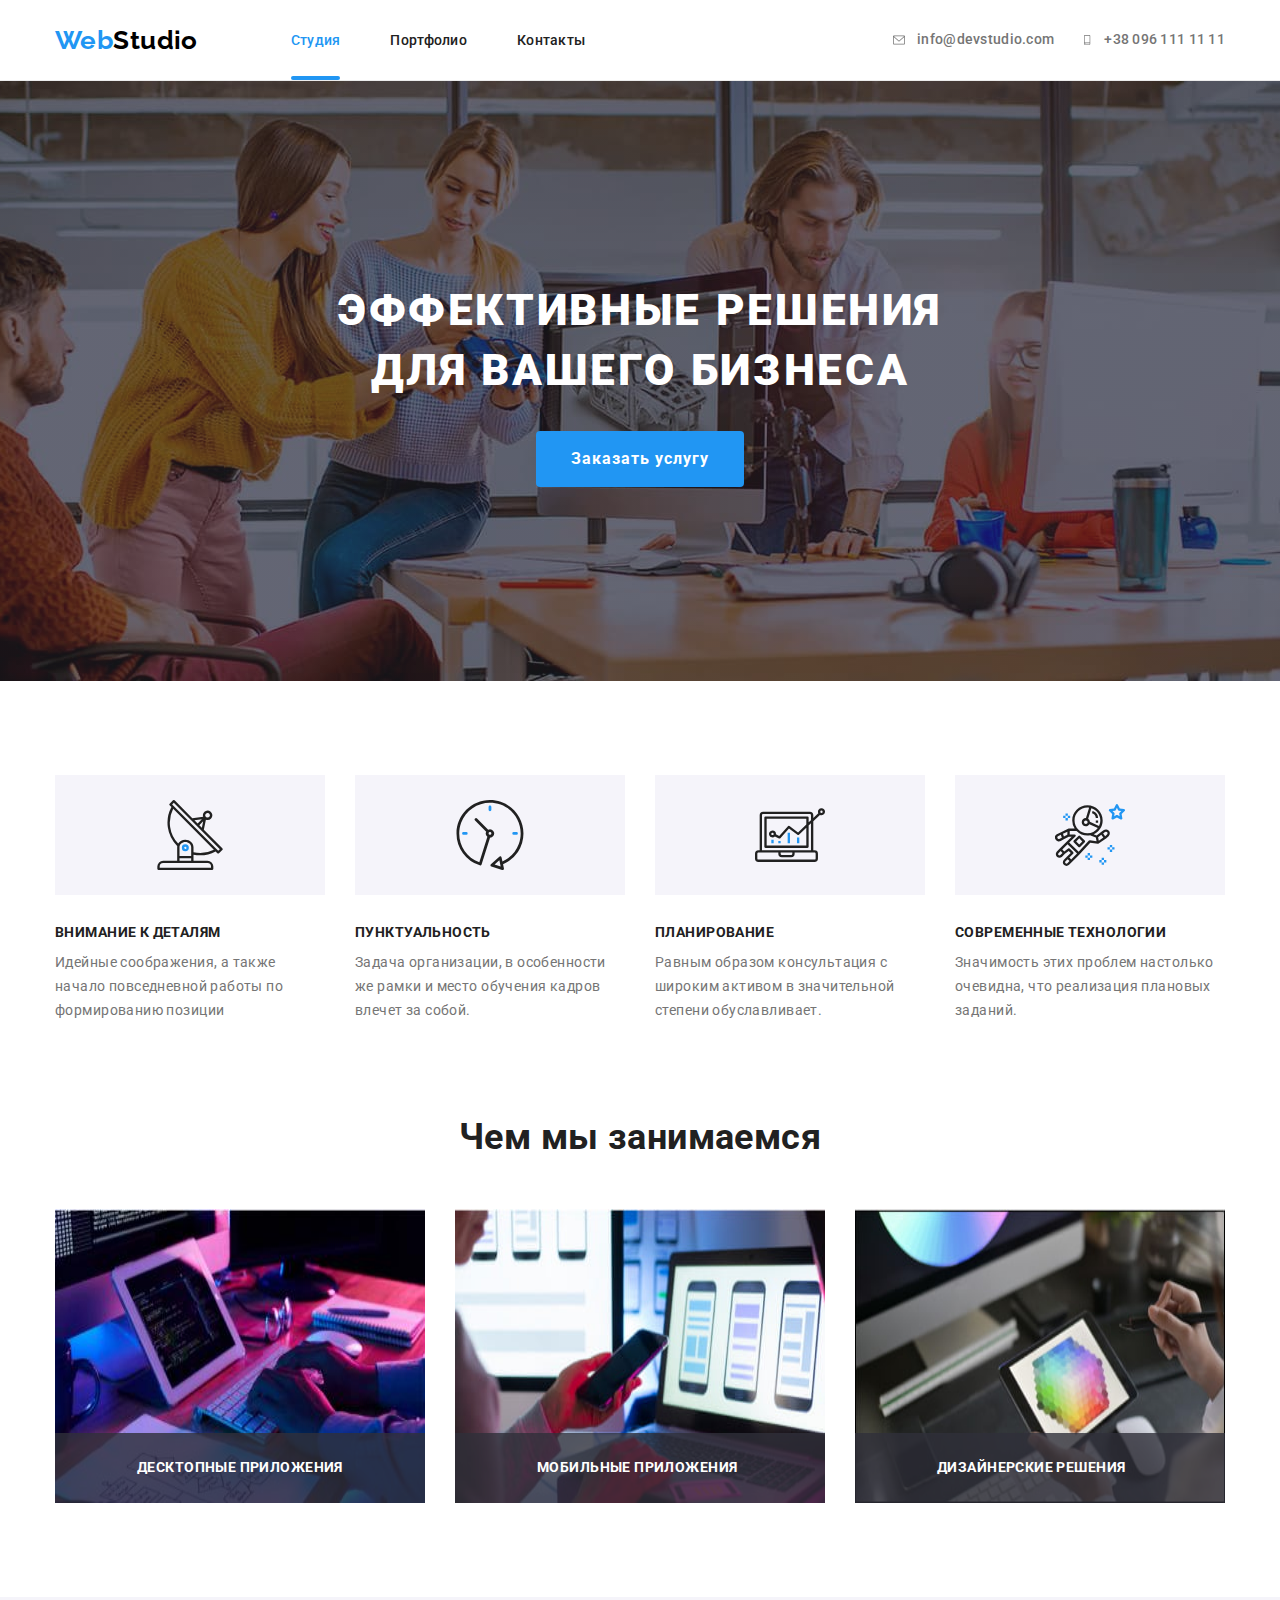
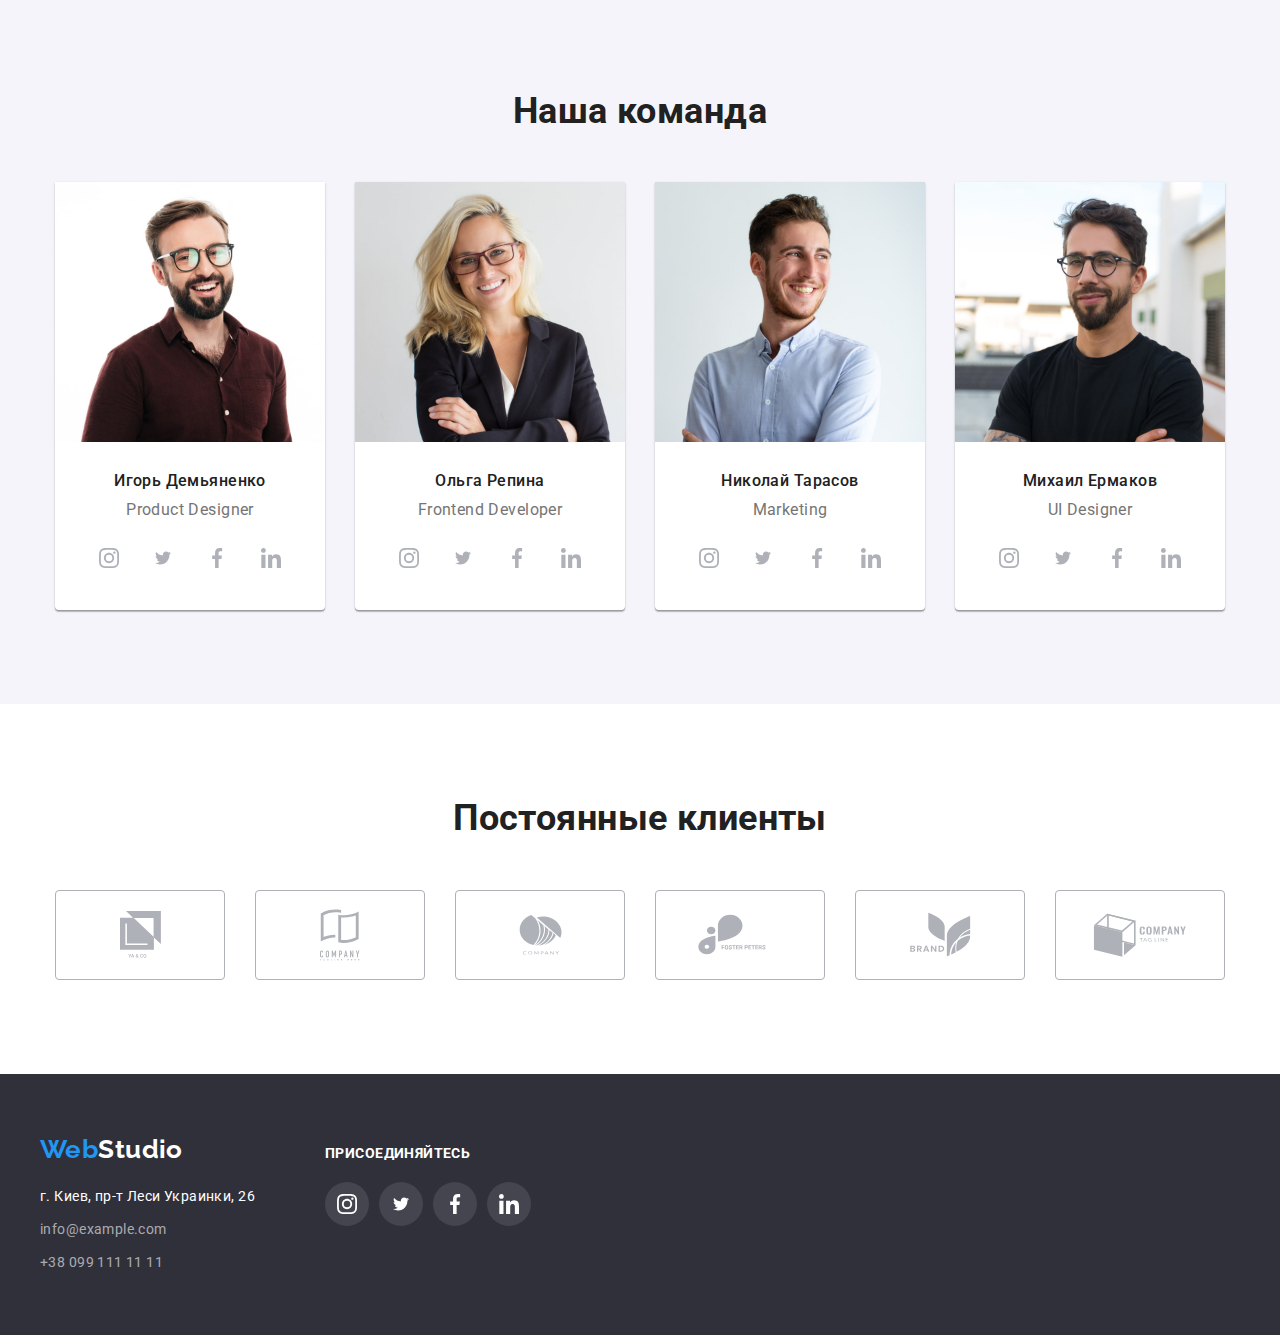
==== index.html @ 7052b2ea "копия hw5" ====
<!DOCTYPE html>
<html lang="ru">

<head>
    <meta charset="UTF-8">
    <meta http-equiv="X-UA-Compatible" content="IE=edge">
    <meta name="viewport" content="width=device-width, initial-scale=1.0">
    <title>Вебстудия</title>
    
    <link rel="preconnect" href="https://fonts.gstatic.com">
    <link href="https://fonts.googleapis.com/css2?family=Raleway:wght@700&family=Roboto:wght@400;500;700;900&display=swap" rel="stylesheet">
    <link rel="stylesheet" href="https://cdnjs.cloudflare.com/ajax/libs/modern-normalize/1.0.0/modern-normalize.min.css">
    <link rel="stylesheet" href="./css/style.css">
    <link rel="stylesheet" href="./js/modal.js">
       
</head>

<body>


    <header class="header"> 
        <div class="container">
            <nav class="navigation">
                <a href="#" class="logo"><span class="logo-web">Web</span><span class="logo-studio">Studio</span></a>
                <ul class="list site-nav">
                    <li class="item">
                        <a href="./index.html" class="nav-item current">Студия</a>
                    </li>
                    <li class="item">
                        <a href="./portfolio.html" class="nav-item">Портфолио</a>
                    </li>
                    <li class="item">
                        <a href="#" class="nav-item">Контакты</a>
                    </li>
                </ul> 
            </nav>
            <ul class="list auth-nav">
                <li class="item">
                    <a class="contacts-item" href="mailto:info@devstudio.com">
                        <svg class="contact-icon"  width="16" height="12">
                            <use href="./images/sprite.svg#icon-envelope"></use>
                        </svg>
                    info@devstudio.com
                    </a>
                </li>
                <li class="item">
                    <a class="contacts-item" href="tel:+380961111111">
                        <svg class="contact-icon" width="10" height="16">
                            <use href="./images/sprite.svg#icon-smartphone"></use>
                        </svg>
                    +38 096 111 11 11
                    </a>
                </li>
            </ul>
            
        </div>   
    </header>

    <main>   
        <!-- HERO -->
        <section class="main-section">
            <div class="container">
                <div class="box-main-title">
                    <h1 class="main-title">Эффективные решения для вашего бизнеса</h1>
                </div>
                <button type="button" class="btn btn-primary" data-modal-open>Заказать услугу</button>
                    <div class="backdrop is-hidden" data-modal>
                        <div class="modal">
                            <button type="button" class="btn-close" data-modal-close>
                                <svg width="30" height="30">
                                    <use href="./images/sprite.svg#icon-close"></use>
                                </svg>    
                            </button>
                        </div>
                    </div>
            
            </div>
            
        </section>
        <!-- /HERO -->

        <!-- FEATURES -->
        <section class="section no-padding">
            <div class="container">
                <h2 hidden>Особенности</h2>                
                <ul class="feature-list list">
                        <li class="item">
                            <div class="feature-box">
                                <svg width="70" height="70">
                                    <use href="./images/sprite.svg#icon-antenna"></use>
                                </svg>
                            </div>
                            <h3 class="features-title">Внимание к деталям</h3>
                            <p class="features-text">Идейные соображения, а также начало повседневной работы по формированию позиции</p>
                        </li>
                        <li class="item">
                            <div class="feature-box">
                                <svg width="70" height="70">
                                    <use href="./images/sprite.svg#icon-clock"></use>
                                </svg>
                            </div>
                            <h3 class="features-title clock">Пунктуальность</h3>
                            <p class="features-text">Задача организации, в особенности же рамки и место обучения кадров влечет за собой.</p>
                        </li>
                        <li class="item">
                            <div class="feature-box">
                                <svg width="70" height="70">
                                    <use href="./images/sprite.svg#icon-diagram"></use>
                                </svg>
                            </div>
                            <h3 class="features-title diagram">Планирование</h3>
                            <p class="features-text">Равным образом консультация с широким активом в значительной степени обуславливает.</p>
                        </li>
                        <li class="item">
                            <div class="feature-box">
                                <svg width="70" height="70">
                                    <use href="./images/sprite.svg#icon-astronaut"></use>
                                </svg>
                            </div>
                            <h3 class="features-title astronaut">Современные технологии</h3>
                            <p class="features-text">Значимость этих проблем настолько очевидна, что реализация плановых заданий.</p>
                        </li>
                    </ul>
            </div>
        </section>
        <!-- /Features -->

        <!-- ABOUT -->
        <section class="section">
            <div class="container"> 
                <h2 class="section-title">Чем мы занимаемся</h2>
                <ul class="about-list list">                                          
                    <li>
                        <div class="about-box">
                            <img class="about-img" src="./images/img-main/box1.jpg" alt="Работа на планшете с клавиатурой" width="370" height="294">
                            <div class="about-table">
                                <h3 class="features-title">Десктопные приложения</h3>
                            </div>
                        </div>
                    </li>
                    <li>
                        <div class="about-box">
                            <img class="about-img" src="./images/img-main/box2.jpg" alt="Разработка мобильных приложений" width="370" height="294">
                                <div class="about-table">
                                <h3 class="features-title">Мобильные приложения</h3>
                            </div>
                        </div>
                    </li>
                    <li>
                        <div class="about-box">
                        <img class="about-img" src="./images/img-main/box3.jpg" alt="Работа на графическом планшете" width="370" height="294">
                                <div class="about-table">
                                <h3 class="features-title">Дизайнерские решения</h3>
                            </div>
                        </div>
                    </li>
                </ul>
            </div>
        </section>
        <!-- /ABOUT -->

        <!-- TEAM -->
        <section class="section">
            <div class="container">
                <h2 class="section-title">Наша команда</h2>
                <ul class="team-list list">                                
                    <li class="item">
                        <img class="team-card-img" src="./images/img-main/1demianenko.jpg" alt="Product Designer" width="270">
                        <div class="team-dscr">
                            <h3 class="team-card-title">Игорь Демьяненко</h3>
                            <p class="team-card-text">Product Designer</p>
                            <ul class="social-list list">
                                <li class="social-item">
                                    <a class="social-link" href="" aria-label="Иконка Инстаграм">
                                        <svg class="social-icon" width="20" height="20">
                                            <use href="./images/sprite.svg#icon-instagram"></use>
                                        </svg>
                                    </a>
                                </li>
                                <li class="social-item">
                                    <a class="social-link" href="" aria-label="Иконка Твиттер">
                                        <svg class="social-icon" width="20" height="16">
                                            <use href="./images/sprite.svg#icon-twitter"></use>
                                        </svg>
                                    </a></li>
                                <li class="social-item">
                                    <a class="social-link" href="" aria-label="Иконка Фэйсбук">
                                        <svg class="social-icon" width="20" height="20">
                                            <use href="./images/sprite.svg#icon-facebook"></use>
                                        </svg>
                                    </a>
                                </li>
                                <li class="social-item">
                                    <a class="social-link" href="" aria-label="Иконка Линкедин">
                                        <svg class="social-icon" width="20" height="20">
                                            <use href="./images/sprite.svg#icon-linkedin"></use>
                                        </svg>
                                    </a>
                                </li>
                            </ul>
                        </div>                   
                    </li>
                    <li class="item">
                        <img class="team-card-img" src="./images/img-main/2repina.jpg" alt="Frontend Developer" width="270">
                        <div class="team-dscr">
                            <h3 class="team-card-title">Ольга Репина</h3>
                            <p class="team-card-text">Frontend Developer</p>
                            <ul class="social-list list">
                                <li class="social-item">
                                    <a class="social-link" href="" aria-label="Иконка Инстаграм">
                                        <svg class="social-icon" width="20" height="20">
                                            <use href="./images/sprite.svg#icon-instagram"></use>
                                        </svg>
                                    </a>
                                </li>
                                <li class="social-item">
                                    <a class="social-link" href="" aria-label="Иконка Твиттер">
                                        <svg class="social-icon" width="20" height="16">
                                            <use href="./images/sprite.svg#icon-twitter"></use>
                                        </svg>
                                    </a>
                                </li>
                                <li class="social-item">
                                    <a class="social-link" href="" aria-label="Иконка Фэйсбук">
                                        <svg class="social-icon" width="20" height="20">
                                            <use href="./images/sprite.svg#icon-facebook"></use>
                                        </svg>
                                    </a>
                                </li>
                                <li class="social-item">
                                    <a class="social-link" href="" aria-label="Иконка Линкедин">
                                        <svg class="social-icon" width="20" height="20">
                                            <use href="./images/sprite.svg#icon-linkedin"></use>
                                        </svg>
                                    </a>
                                </li>
                            </ul>
                        </div>                   
                    </li>
                    <li class="item">
                        <img class="team-card-img" src="./images/img-main/3tarasov.jpg" alt="Marketing" width="270">
                        <div class="team-dscr">
                            <h3 class="team-card-title">Николай Тарасов</h3>
                            <p class="team-card-text">Marketing</p>
                            <ul class="social-list list">
                                <li class="social-item">
                                    <a class="social-link" href="" aria-label="Иконка Инстаграм">
                                        <svg class="social-icon" width="20" height="20">
                                            <use href="./images/sprite.svg#icon-instagram"></use>
                                        </svg>
                                    </a>
                                </li>
                                <li class="social-item">
                                    <a class="social-link" href="" aria-label="Иконка Твиттер">
                                        <svg class="social-icon" width="20" height="16">
                                            <use href="./images/sprite.svg#icon-twitter"></use>
                                        </svg>
                                    </a>
                                </li>
                                <li class="social-item">
                                    <a class="social-link" href="" aria-label="Иконка Фэйсбук">
                                        <svg class="social-icon" width="20" height="20">
                                            <use href="./images/sprite.svg#icon-facebook"></use>
                                        </svg>
                                    </a>
                                </li>
                                <li class="social-item">
                                    <a class="social-link" href="" aria-label="Иконка Линкедин">
                                        <svg class="social-icon" width="20" height="20">
                                            <use href="./images/sprite.svg#icon-linkedin"></use>
                                        </svg>
                                    </a>
                                </li>
                            </ul>
                        </div>                   
                    </li>
                    <li class="item">
                        <img class="team-card-img" src="./images/img-main/4ermakov.jpg" alt="UI Designer" width="270">
                        <div class="team-dscr">
                            <h3 class="team-card-title">Михаил Ермаков</h3>
                            <p class="team-card-text">UI Designer</p>
                            <ul class="social-list list">
                                <li class="social-item">
                                    <a class="social-link" href="" aria-label="Иконка Инстаграм">
                                        <svg class="social-icon" width="20" height="20">
                                            <use href="./images/sprite.svg#icon-instagram"></use>
                                        </svg>
                                    </a>
                                </li>
                                <li class="social-item">
                                    <a class="social-link" href="" aria-label="Иконка Твиттер">
                                        <svg class="social-icon" width="20" height="16">
                                            <use href="./images/sprite.svg#icon-twitter"></use>
                                        </svg>
                                    </a>
                                </li>
                                <li class="social-item">
                                    <a class="social-link" href="" aria-label="Иконка Фэйсбук">
                                        <svg class="social-icon" width="20" height="20">
                                            <use href="./images/sprite.svg#icon-facebook"></use>
                                        </svg>
                                    </a>
                                </li>
                                <li class="social-item">
                                    <a class="social-link" href="" aria-label="Иконка Линкедин">
                                        <svg class="social-icon" width="20" height="20">
                                            <use href="./images/sprite.svg#icon-linkedin"></use>
                                        </svg>
                                    </a>
                                </li>
                            </ul>
                        </div>
                    </li>               

                </ul>
            </div>
        </section>
        <!-- /TEAM -->

        <!-- CLIENTS -->
        <section class="section">            
            <div class="container">
                <h2 class="section-title">Постоянные клиенты</h2>
                <ul class="clients-list list">
                    <li>
                        <a class="client-box" href="">
                            <svg class="client-icon" width="41" height="47">
                                <use href="./images/sprite.svg#icon-client1"></use>
                            </svg>
                        </a>
                    </li>
                    <li>
                        <a class="client-box" href="">
                            <svg class="client-icon" width="40" height="52">
                                <use href="./images/sprite.svg#icon-client2"></use>
                            </svg>
                        </a>
                    </li>
                    <li>
                        <a class="client-box">
                            <svg class="client-icon" width="43" height="41">
                                <use href="./images/sprite.svg#icon-client3"></use>
                            </svg>
                        </a>
                    </li>
                    <li>
                        <a class="client-box">
                            <svg class="client-icon" width="84" height="41">
                                <use href="./images/sprite.svg#icon-client4"></use>
                            </svg>
                        </a>
                    </li>
                    <li>
                        <a class="client-box">
                            <svg class="client-icon" width="63" height="45">
                                <use href="./images/sprite.svg#icon-client5"></use>
                            </svg>
                        </a>
                    </li>
                    <li>
                        <a class="client-box">
                            <svg class="client-icon" width="94" height="44">
                                <use href="./images/sprite.svg#icon-client6"></use>
                            </svg>
                        </a>
                    </li>
                </ul>
            </div>
        </section>
        <!-- /CLIENTS -->
    </main>

    <footer class="footer">
        <div class="container footer-box">
            <!-- <div class="auth-footer"> -->
            <div>
                <a href="#" class="logo"><span class="logo-web">Web</span><span class="logo-studio-down">Studio</span></a>
                <address class="address">
                    г. Киев, пр-т Леси Украинки, 26
                    <ul class="list">
                        <li class="item"><a href="mailto:info@example.com" class="address-item">info@example.com</a></li>
                        <li class="item"><a href="tel:+380991111111" class="address-item">+38 099 111 11 11</a></li>
                    </ul>
                </address>
            </div>
            <div class="social-footer">
                <p class="social-title">Присоединяйтесь</p>
                <ul class="social-list-footer list">
                    <li class="social-item">
                        <a class="social-link social-link-footer" href="" aria-label="Иконка Инстаграм">
                            <svg class="social-icon-footer" width="20" height="20">
                                <use href="./images/sprite.svg#icon-instagram"></use>
                            </svg>
                        </a>
                    </li>
                    <li class="social-item">
                        <a class="social-link social-link-footer" href="" aria-label="Иконка Твиттер">
                            <svg class="social-icon-footer" width="20" height="16">
                                <use href="./images/sprite.svg#icon-twitter"></use>
                            </svg>
                        </a>
                    </li>
                    <li class="social-item">
                        <a class="social-link social-link-footer" href="" aria-label="Иконка Фэйсбук">
                            <svg class="social-icon-footer" width="20" height="20">
                                <use href="./images/sprite.svg#icon-facebook"></use>
                            </svg>
                        </a>
                    </li>
                    <li class="social-item">
                        <a class="social-link social-link-footer" href="" aria-label="Иконка Линкедин">
                            <svg class="social-icon-footer" width="20" height="20">
                                <use href="./images/sprite.svg#icon-linkedin"></use>
                            </svg>
                        </a>
                    </li>
                </ul>
            
            </div>
            
        </div>
        
    </footer>
<script src="./js/modal.js"></script>
</body>

</html>
---- css/style.css ----
:root {
    --primary-text-color: #212121;
    --text-color-light: #757575;
    --accent-color: #2196f3;
    --text-color-white: #ffffff;
    --text-color-black: #000000;
    --text-color-footer-auth: rgba(255, 255, 255, 0.6);
    --bgc-color-secondary: #f5f4fa;
    --bgc-color: #2f303a;
    --border-color: #eeeeee;
    --bgc-img: rgba(47, 48, 58, 0.4);
    --icon-color: #afb1b8;
}

html {
    box-sizing: border-box;
}

*,
*::before,
*::after {
    box-sizing: inherit;
}

body {
    /* max-width: 1600px; */
    margin: 0 auto;
    background-color: var(--text-color-white);
    color: var(--primary-text-color);
    font-family: 'Roboto', sans-serif;
    font-style: normal;
    font-weight: 400;
    font-size: 14px;
    letter-spacing: 0.03em;
}

h1,
h2,
h3,
p {
    margin: 0;
    padding: 0;
}

.list {
    padding-inline: 0;
    margin: 0;
    padding: 0;
    list-style: none;
}

.container {
    margin-left: auto;
    margin-right: auto;
    width: 1200px;
    padding-left: 15px;
    padding-right: 15px;
}

.section {
    padding-top: 94px;
    padding-bottom: 94px;
}

.section:nth-child(2n + 4) {
    background-color: var(--bgc-color-secondary);
}

/* logo */
.header .logo {
    margin-right: 93px;
}

.logo {
    font-family: 'Raleway', sans-serif;
    font-weight: 700;
    font-size: 26px;
    line-height: 1.19;
    text-decoration: none;
}

.logo-web {
    color: var(--accent-color);
}

.logo-studio {
    color: var(--text-color-black);
}

.logo-studio-down {
    color: var(--text-color-white);
}
/* /logo */

/* NAVIGATION */
.header {
    border-bottom: 1px solid #ececec;
}

.header .container {
    display: flex;
    align-items: center;
}

.navigation {
    display: flex;
    align-items: center;
}

.header .list {
    display: flex;
    align-items: center;
}

.auth-nav {
    display: flex;
    margin-left: auto;
}

.site-nav .item + .item {
    margin-left: 50px;
}

.auth-nav .item + .item {
    margin-left: 30px;
}

.nav-item {
    padding: 32px 0;

    text-decoration: none;
    color: var(--primary-text-color);
    font-weight: 500;
    line-height: 1.14;
    letter-spacing: 0.02em;
    transition: color 250ms cubic-bezier(0.4, 0, 0.2, 1);
}

.nav-item.current {
    position: relative;
    color: var(--accent-color);
}

.nav-item.current::after {
    position: absolute;
    bottom: 0;
    content: '';
    display: block;
    height: 4px;
    width: 100%;
    border-radius: 2px;
    background-color: var(--accent-color);
}

.nav-item:hover,
.nav-item:focus {
    color: var(--accent-color);
}

.contacts-item {
    display: inline-flex;
    align-items: center;
    background-size: contain;
    padding: 32px 0;
    color: var(--text-color-light);
    font-weight: 500;
    font-size: 14px;
    line-height: 1.14;
    letter-spacing: 0.02em;
    text-decoration: none;

    transition: color 250ms cubic-bezier(0.4, 0, 0.2, 1);
}

.contact-icon {
    margin-right: 10px;
    fill: var(--text-color-light);
    background-size: contain;

    transition: fill 250ms cubic-bezier(0.4, 0, 0.2, 1);
}

.contacts-item:hover,
.contacts-item:focus {
    color: var(--accent-color);
}

.contacts-item:hover .contact-icon,
.contacts-item:focus .contact-icon {
    fill: var(--accent-color);
}

/* /NAVIGATION */

/* HERO */
.main-section {
    max-width: 1600px;
    margin: 0 auto;
    height: 600px;
    background-size: cover;
    background-position: center;
    background-image: linear-gradient(
            rgba(47, 48, 58, 0.4),
            rgba(47, 48, 58, 0.4)
        ),
        url(../images/img-main/bg-hero.jpg);
    background-color: var(--bgc-color);
    background-repeat: no-repeat;
}

.main-section .container {
    padding: 200px 0;
    text-align: center;
}

.main-title {
    color: var(--text-color-white);

    text-transform: uppercase;
    font-weight: 900;
    font-size: 44px;
    line-height: 1.36;
    letter-spacing: 0.06em;
}

.box-main-title {
    width: 696px;
    margin: 0 auto 30px auto;
}

.btn {
    cursor: pointer;
    border-radius: 4px;
    border: 3px solid transparent;
}

.btn-primary {
    padding: 10px 32px;

    color: var(--text-color-white);
    background-color: var(--accent-color);

    font-weight: 700;
    font-size: 16px;
    line-height: 1.87;
    letter-spacing: 0.06em;
}

.btn-secondary {
    padding: 6px 22px;

    color: var(--primary-text-color);
    background-color: var(--bgc-color-secondary);
    transition: background-color 250ms cubic-bezier(0.4, 0, 0.2, 1),
        color 250ms cubic-bezier(0.4, 0, 0.2, 1),
        box-shadow 250ms cubic-bezier(0.4, 0, 0.2, 1);

    font-weight: 500;
    font-size: 16px;
    line-height: 1.62;
    letter-spacing: 0.03em;
}

.btn-secondary:hover,
.btn-secondary:focus {
    color: var(--text-color-white);
    background-color: var(--accent-color);
}

.backdrop {
    position: fixed;
    z-index: 500;
    top: 0;
    left: 0;
    width: 100%;
    height: 100%;
    background-color: rgba(0, 0, 0, 0.2);
    opacity: 1;
    transition: opacity 250ms cubic-bezier(0.4, 0, 0.2, 1);
}

.backdrop.is-hidden {
    opacity: 0;
    pointer-events: none;
}

.modal {
    position: absolute;
    top: 50%;
    left: 50%;
    transform: translate(-50%, -50%) scale(1);
    width: 528px;
    height: 581px;
    background-color: var(--text-color-white);
    transition: transform 250ms cubic-bezier(0.4, 0, 0.2, 1);
}
.backdrop.is-hidden .modal {
    transform: translate(-50%, -50%) scale(0.6);
}

.btn-close {
    position: absolute;
    right: 8px;
    top: 8px;
    background-color: transparent;
    border: none;
    cursor: pointer;
}

/* /HERO */

/* FEATURES */
.feature-list {
    display: flex;
}

.feature-list .item {
    width: 270px;
}

.feature-list .item + .item {
    margin-left: 30px;
    display: block;
}

.section.no-padding {
    padding-bottom: 0;
}

.features-title {
    font-size: inherit;
    font-weight: 700;
    line-height: 1.14;
    text-transform: uppercase;
}

.features-text {
    margin-top: 10px;
    color: var(--text-color-light);
    line-height: 1.71;
}

.feature-box {
    display: flex;
    align-items: center;
    justify-content: center;
    margin-bottom: 30px;
    width: 270px;
    height: 120px;
    background-color: var(--bgc-color-secondary);
}

/* /FEATURES */

/* ABOUT */
.about-list {
    display: flex;
    justify-content: space-between;
}

.section-title {
    margin-bottom: 50px;

    font-weight: 700;
    font-size: 36px;
    line-height: 1.16;
    text-align: center;
}

.about-img {
    display: block;
}

.about-box {
    position: relative;
}

.about-table {
    position: absolute;
    left: 0;
    bottom: 0;
    width: 100%;
    padding: 27px 82px;
    background-color: rgba(47, 48, 58, 0.8);
}

.about-table .features-title {
    color: var(--text-color-white);
}

/* /ABOUT */

/* TEAM */
.team-list .item {
    display: block;
    background-color: var(--text-color-white);
    text-align: center;
    box-shadow: 0px 1px 3px rgba(0, 0, 0, 0.12), 0px 1px 1px rgba(0, 0, 0, 0.14),
        0px 2px 1px rgba(0, 0, 0, 0.2);
    border-radius: 0px 0px 4px 4px;
}

.team-list {
    display: flex;
    justify-content: space-between;
}

.team-dscr {
    width: 270px;
    padding-top: 30px;
    padding-bottom: 30px;
    padding-left: 32px;
    padding-right: 32px;
}

.team-card-title {
    margin-bottom: 10px;

    color: var(--primary-text-color);

    font-weight: 500;
    font-size: 16px;
    line-height: 1.18;
}

.team-card-text {
    color: var(--text-color-light);

    font-size: 16px;
    line-height: 1.18;

    margin-bottom: 16px;
}

.team-card-img {
    display: block;
}

.social-list {
    display: flex;
    justify-content: space-between;
    margin: 0;
}

.social-link {
    display: flex;
    justify-content: center;
    align-items: center;
    width: 44px;
    height: 44px;
    border-radius: 50%;
    cursor: pointer;
    transition: background-color 250ms cubic-bezier(0.4, 0, 0.2, 1);
}

.social-link:hover {
    background-color: var(--accent-color);
}

.social-link:hover .social-icon {
    fill: var(--text-color-white);
}

.social-icon {
    fill: var(--icon-color);
    transition: fill 250ms cubic-bezier(0.4, 0, 0.2, 1);
}

/* .social-item:not(:last-child) {
    margin-right: 10px;
} */

/* /TEAM */

/* CLIENTS */
.clients-list {
    display: inline-flex;
}
.client-box {
    display: flex;
    align-items: center;
    justify-content: center;
    width: 170px;
    height: 90px;
    border: 1px solid var(--icon-color);
    border-radius: 4px;
    transition: border 250ms cubic-bezier(0.4, 0, 0.2, 1);
}

.clients-list li + li {
    margin-left: 30px;
}

.client-icon {
    fill: #afb1b8;
    transition: fill 250ms cubic-bezier(0.4, 0, 0.2, 1);
}

.client-box:hover {
    border: 1px solid var(--accent-color);
}
.client-box:hover .client-icon {
    fill: var(--accent-color);
}

/* /CLIENTS */

/* FOOTER */
.footer {
    background-color: var(--bgc-color);
}

.footer-box {
    display: flex;
    align-items: baseline;
    padding: 60px 0;
}
.address {
    margin-top: 20px;

    font-style: normal;
    line-height: 1.71;
    color: var(--text-color-white);
}

.address-item {
    display: block;
    /* margin-top: 9px; */
    text-decoration: none;
    color: var(--text-color-footer-auth);
    transition: color 250ms cubic-bezier(0.4, 0, 0.2, 1);
}

.address .item {
    margin-top: 9px;
}

.address-item:hover,
.address-item:focus {
    color: var(--accent-color);
}

.social-title {
    font-weight: 700;
    font-size: 14px;
    line-height: 1.14em;
    letter-spacing: 0.03em;
    color: var(--text-color-white);
    text-transform: uppercase;
    margin-bottom: 20px;
}

.social-link-footer {
    background-color: rgba(255, 255, 255, 0.1);
    transition: background-color 250ms cubic-bezier(0.4, 0, 0.2, 1);
}

.social-list-footer .social-item:not(:last-child) {
    margin-right: 10px;
}

.social-icon-footer {
    fill: var(--text-color-white);
}

.social-footer {
    margin-left: 70px;
    align-items: flex-start;
}

.social-list-footer {
    display: flex;
}

/* /FOOTER */

/* PAGE PORTFOLIO */

/* FILTERS */
.container .filters {
    display: flex;
    justify-content: center;
    margin-bottom: 50px;
}

.filters .item + .item {
    margin-left: 8px;
}

.btn-secondary {
    color: var(--primary-text-color);
    background-color: var(--bgc-color-secondary);

    font-weight: 500;
    font-size: 16px;
    line-height: 1.62;

    padding: 6px 22px;
    border-radius: 4px;
    border: none;
}

.btn-secondary:hover,
.btn-secondary:focus {
    color: var(--text-color-white);
    background-color: var(--accent-color);
    box-shadow: 0px 3px 1px rgba(0, 0, 0, 0.1), 0px 1px 2px rgba(0, 0, 0, 0.08),
        0px 2px 2px rgba(0, 0, 0, 0.12);
}
/* /FILTERS */

/* PROJECTS */
.projects {
    display: flex;
    flex-wrap: wrap;
}

.project-title {
    margin-bottom: 4px;

    color: var(--primary-text-color);
    font-weight: 700;

    font-size: 18px;
    line-height: 2;
    letter-spacing: 0.06em;
}

.project-text {
    font-size: 16px;
    line-height: 1.87;
    letter-spacing: 0.03em;
    color: var(--text-color-light);
}

.project-img {
    display: block;
}

.projects .item {
    margin-right: 30px;
    margin-bottom: 30px;
    width: 370px;
    transition: box-shadow 250ms cubic-bezier(0.4, 0, 0.2, 1),
        color 2500ms cubic-bezier(0.4, 0, 0.2, 1);
}

.projects .item:nth-child(3n) {
    margin-right: 0;
}

.projects .item:nth-last-child(-n + 3) {
    margin-bottom: 0;
}
.projects .item:hover,
.projects .item:focus {
    box-shadow: 0px 1px 1px rgba(0, 0, 0, 0.12), 0px 4px 4px rgba(0, 0, 0, 0.06),
        1px 4px 6px rgba(0, 0, 0, 0.16);
}

.project-dscr {
    border: 1px solid var(--border-color);
    border-top: none;
    padding: 20px 24px;
}

.projects-thumb {
    position: relative;
    overflow: hidden;
}

.overlay {
    position: absolute;
    left: 0;
    bottom: 0;
    background-color: rgba(33, 150, 243, 0.9);
    padding: 63px 24px;
    width: 100%;
    height: 100%;
    transform: translateY(100%);
    transition: transform 250ms cubic-bezier(0.4, 0, 0.2, 1);
}

.projects .item:hover .overlay {
    transform: translateY(0);
}

.text-overlay {
    font-size: 18px;
    line-height: 1.56;
    letter-spacing: 0.03em;
    color: var(--text-color-white);
}
/* /PROJECTS */
/* /PORTFOLIO */ ;
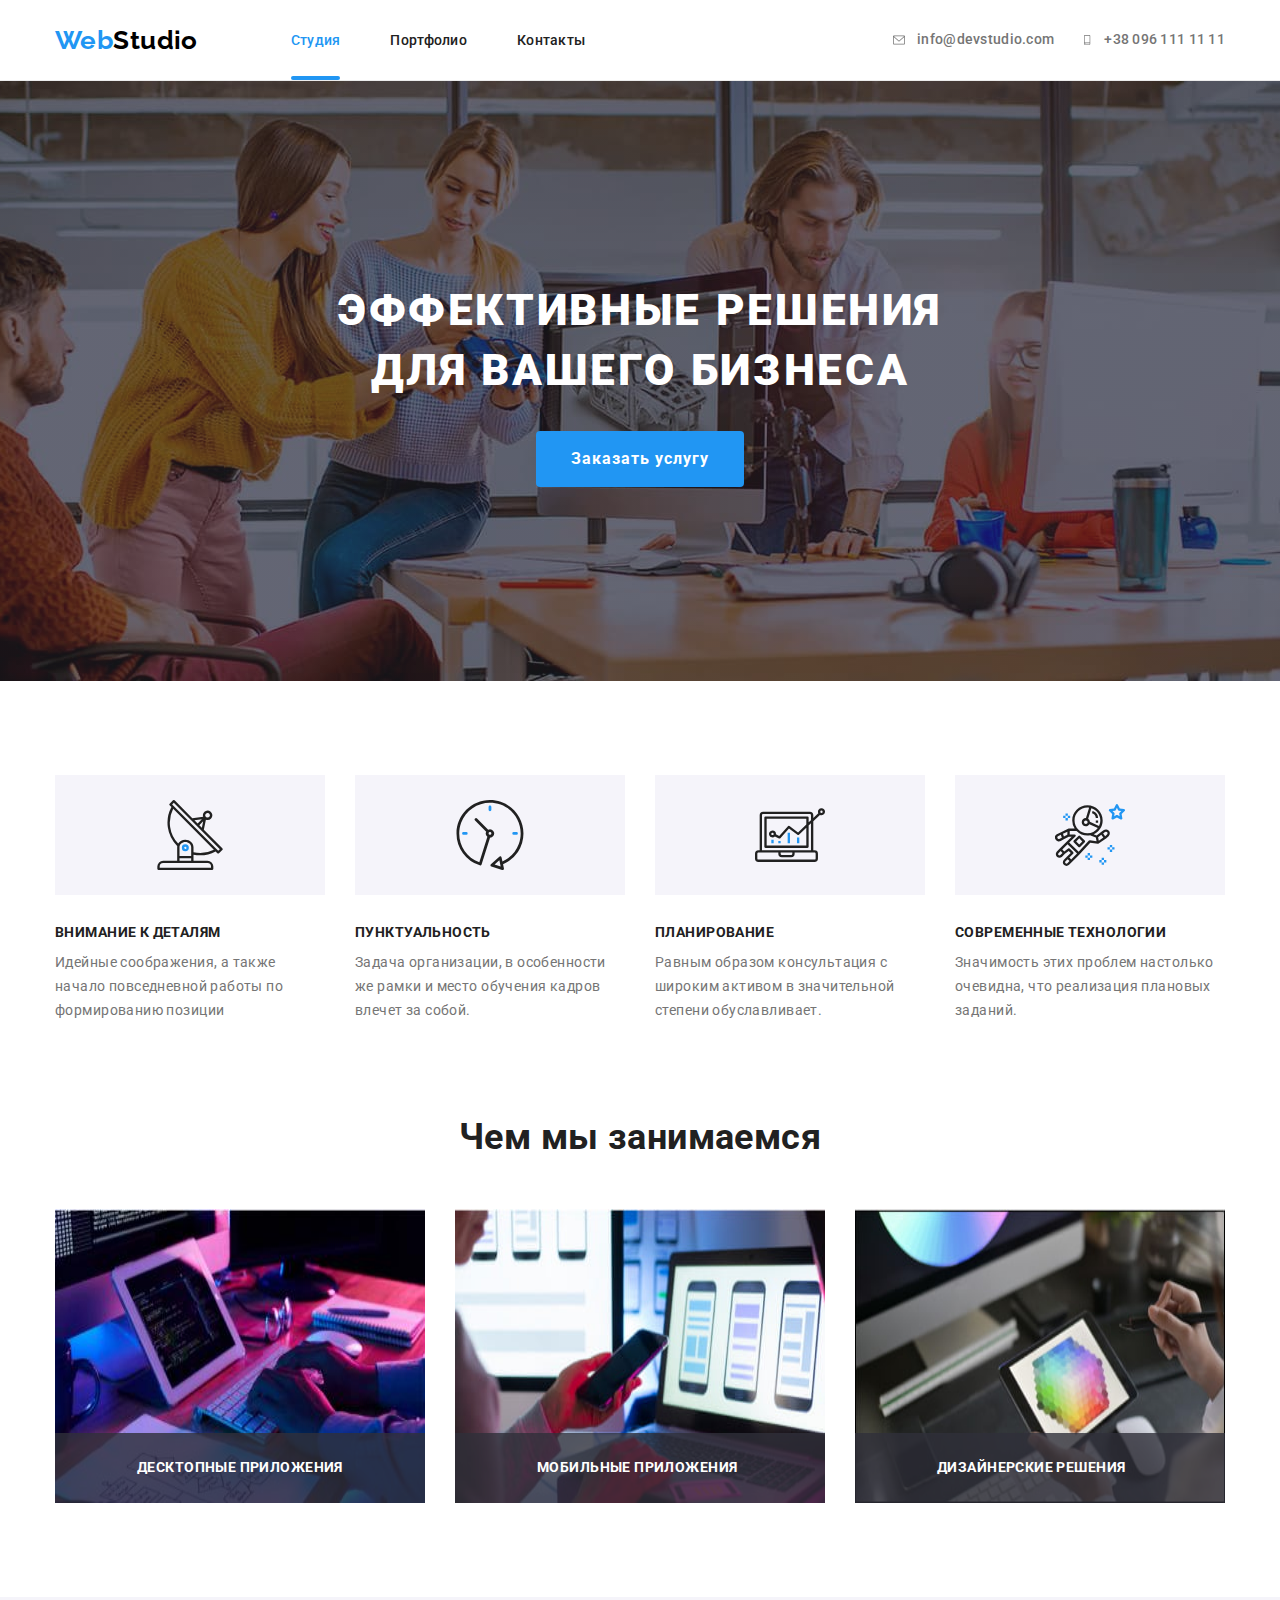
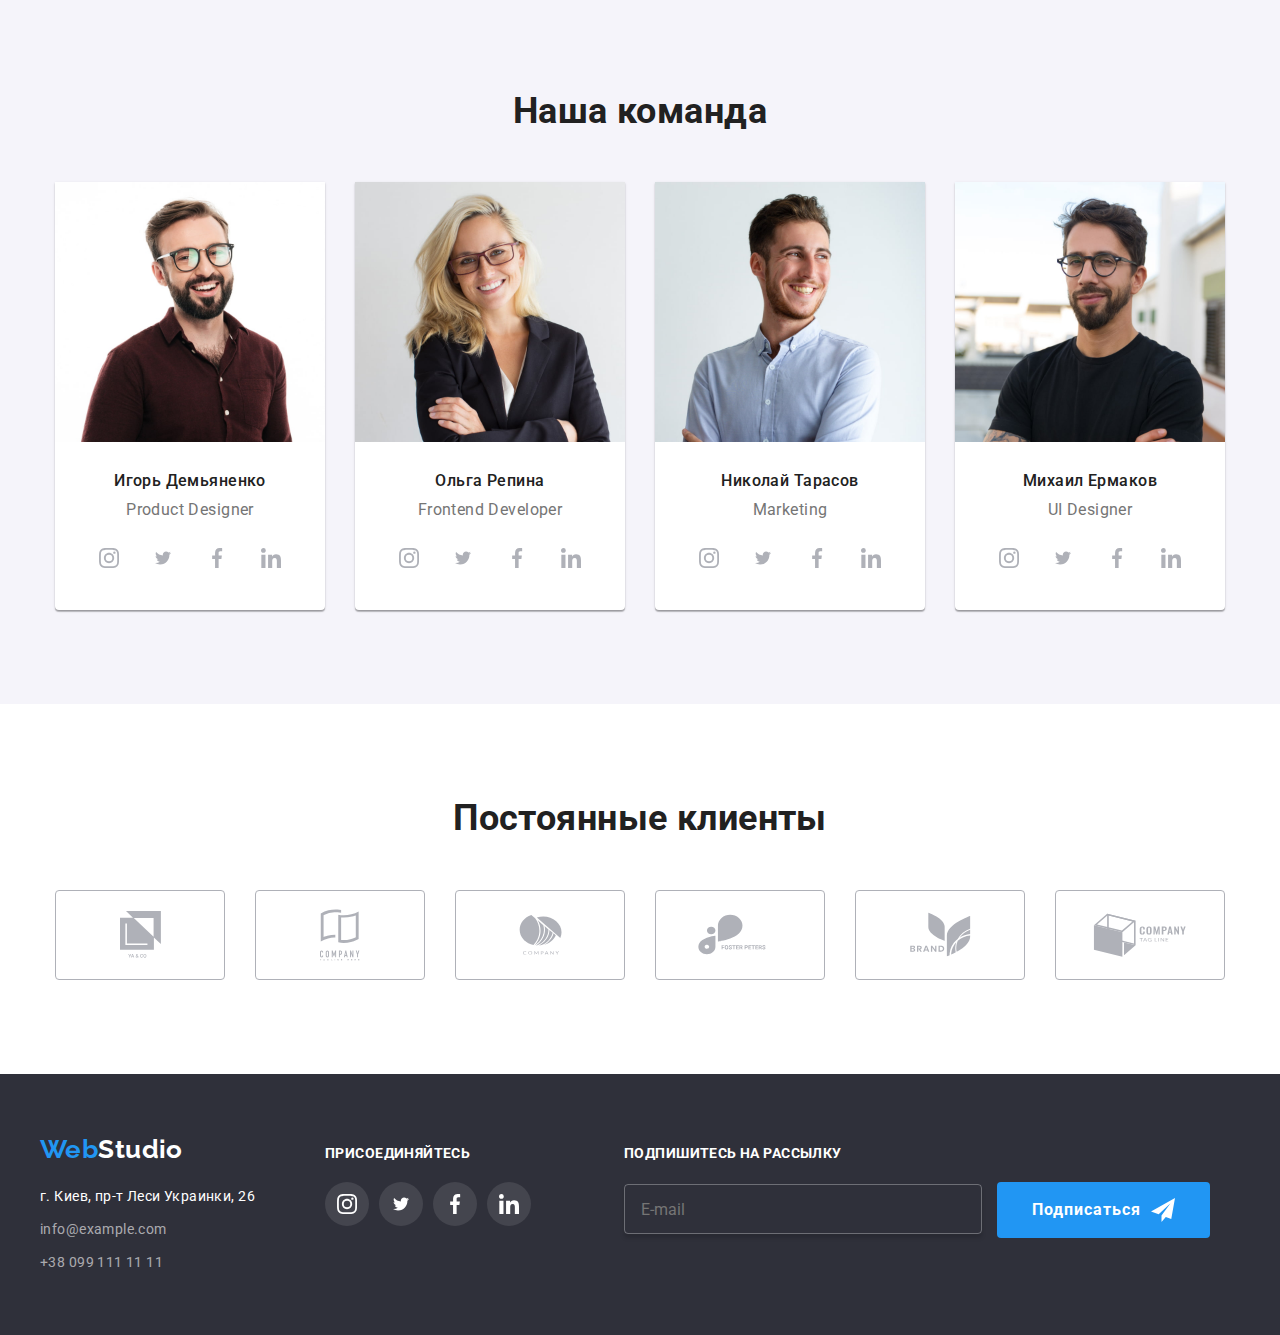
==== commit 7b403bfb: "hw6" ====
--- a/index.html
+++ b/index.html
@@ -64,18 +64,58 @@
                     <h1 class="main-title">Эффективные решения для вашего бизнеса</h1>
                 </div>
                 <button type="button" class="btn btn-primary" data-modal-open>Заказать услугу</button>
-                    <div class="backdrop is-hidden" data-modal>
-                        <div class="modal">
-                            <button type="button" class="btn-close" data-modal-close>
-                                <svg width="30" height="30">
-                                    <use href="./images/sprite.svg#icon-close"></use>
-                                </svg>    
-                            </button>
-                        </div>
+                <div class="backdrop is-hidden" data-modal>
+                    <div class="modal">
+                        <button type="button" class="btn-close-wrapper" data-modal-close>                            
+                            <svg class="btn-close" width="15" height="15">
+                                <use href="./images/sprite.svg#icon-close-black"></use>
+                            </svg>                        
+                        </button>                        
+                        <form class="form">
+                            <h4 class="form-title">Оставьте свои данные, мы вам перезвоним</h4>                            
+                            <label class="form-label">
+                                Имя
+                                <span class="input-wrapper">
+                                    <input class="form-input" type="text" name="name" />                                    
+                                    <svg class="form-icon" width="18" height="18">
+                                        <use href="./images/sprite.svg#icon-person-black"></use>
+                                    </svg>
+                                </span>                                    
+                            </label>                                                          
+                            <label class="form-label">
+                                Телефон
+                                <span class="input-wrapper">
+                                    <input class="form-input" type="tel" name="tel" />
+                                
+                                    <svg class="form-icon" width="18" height="18">
+                                        <use href="./images/sprite.svg#icon-phone-black"></use>
+                                    </svg>
+                                </span> 
+                            </label>                          
+                            <label class="form-label">
+                                Почта
+                                <span class="input-wrapper">
+                                    <input class="form-input" type="email" name="email" />
+                                    <svg class="form-icon" width="18" height="18">
+                                        <use href="./images/sprite.svg#icon-email-black"></use>
+                                    </svg>
+                                </span>
+                            </label>                                                    
+                            <label class="form-label">
+                                Комментарий                                
+                                <textarea class="form-input form-textarea" name="comments" placeholder="Введите текст"></textarea>
+                            </label>
+                            <label class="form-label check__label">
+                                <input type="checkbox" name="subscription-agree" class="check__input" required/>
+                                <span class="check-icon"></span>
+                                Соглашаюсь с рассылкой и принимаю
+                                <a class="text-agree" href="#">Условия договора</a>
+                            </label>           
+                            <button class="btn btn-primary btn-send" type="submit">Отправить</button>                                                                               
+                        </form>
                     </div>
-            
-            </div>
-            
+                </div>
+            </div>                
         </section>
         <!-- /HERO -->
 
@@ -414,7 +454,24 @@
                             </svg>
                         </a>
                     </li>
-                </ul>
+                </ul>             
+            
+            </div>
+            <div class="sign-form">
+                <p class="social-title">Подпишитесь на рассылку</p>
+                <form >
+                    <label>
+                        <input class="sign-input" type="email" name="email" placeholder="E-mail">
+                    </label>
+                    <button type="submit" class="btn btn-primary">Подписаться
+                        <svg class="sign-icon" width="24" height="24">
+                            <use href="./images/sprite.svg#icon-send"></use>
+                        </svg>
+                    </button>
+
+                
+                </form>
+            
             
             </div>
             
--- a/css/style.css
+++ b/css/style.css
@@ -23,7 +23,6 @@
 }
 
 body {
-    /* max-width: 1600px; */
     margin: 0 auto;
     background-color: var(--text-color-white);
     color: var(--primary-text-color);
@@ -37,6 +36,7 @@
 h1,
 h2,
 h3,
+h4,
 p {
     margin: 0;
     padding: 0;
@@ -229,12 +229,15 @@
 }
 
 .btn {
+    display: inline-flex;
     cursor: pointer;
     border-radius: 4px;
     border: 3px solid transparent;
 }
 
 .btn-primary {
+    display: inline-flex;
+    align-items: center;
     padding: 10px 32px;
 
     color: var(--text-color-white);
@@ -246,32 +249,20 @@
     letter-spacing: 0.06em;
 }
 
-.btn-secondary {
-    padding: 6px 22px;
-
-    color: var(--primary-text-color);
-    background-color: var(--bgc-color-secondary);
-    transition: background-color 250ms cubic-bezier(0.4, 0, 0.2, 1),
-        color 250ms cubic-bezier(0.4, 0, 0.2, 1),
-        box-shadow 250ms cubic-bezier(0.4, 0, 0.2, 1);
-
-    font-weight: 500;
-    font-size: 16px;
-    line-height: 1.62;
-    letter-spacing: 0.03em;
-}
-
-.btn-secondary:hover,
-.btn-secondary:focus {
-    color: var(--text-color-white);
-    background-color: var(--accent-color);
-}
-
 .backdrop {
     position: fixed;
+
+    display: flex;
+    justify-content: center;
+    align-items: center;
+    flex-wrap: wrap;
+    overflow-y: auto;
+    padding: 20px 0;
+
     z-index: 500;
     top: 0;
     left: 0;
+
     width: 100%;
     height: 100%;
     background-color: rgba(0, 0, 0, 0.2);
@@ -286,9 +277,10 @@
 
 .modal {
     position: absolute;
-    top: 50%;
+    top: 85%;
     left: 50%;
     transform: translate(-50%, -50%) scale(1);
+    /* transform: scale(1); */
     width: 528px;
     height: 581px;
     background-color: var(--text-color-white);
@@ -298,13 +290,168 @@
     transform: translate(-50%, -50%) scale(0.6);
 }
 
-.btn-close {
+.btn-close-wrapper {
     position: absolute;
     right: 8px;
     top: 8px;
     background-color: transparent;
-    border: none;
+    width: 30px;
+    height: 30px;
+    border: 1px solid rgba(0, 0, 0, 0.1);
+    border-radius: 50%;
     cursor: pointer;
+}
+
+.btn-close {
+    position: absolute;
+    top: 50%;
+    right: 50%;
+    transform: translate(50%, -50%);
+    transition: fill 250ms cubic-bezier(0.4, 0, 0.2, 1);
+}
+
+.btn-close-wrapper:hover .btn-close {
+    fill: var(--accent-color);
+}
+
+.form {
+    display: block;
+    margin: 0 auto;
+    padding-top: 40px;
+    width: 448px;
+    text-align: start;
+}
+
+.form-title {
+    font-weight: 700;
+    font-size: 20px;
+    line-height: 1.15;
+    letter-spacing: 0.03em;
+    margin-bottom: 12px;
+}
+
+.form-label {
+    position: relative;
+    display: block;
+    align-items: center;
+    font-family: 'Roboto', sans-serif;
+    font-style: normal;
+    font-weight: 400;
+    font-size: 12px;
+    line-height: 1.17;
+    letter-spacing: 0.01em;
+    color: var(--text-color-light);
+}
+
+.form-input {
+    width: 100%;
+    /* margin: 0;
+    margin-bottom: 10px;
+    margin-top: 4px; */
+    padding-left: 42px;
+    height: 40px;
+    padding-right: 12px;
+    border: 1px solid rgba(33, 33, 33, 0.2);
+    border-radius: 4px;
+
+    outline: none;
+    cursor: pointer;
+
+    font-family: 'Roboto', sans-serif;
+    font-style: normal;
+    font-weight: 400;
+    font-size: 14px;
+    letter-spacing: 0.03em;
+    transition: border 250ms cubic-bezier(0.4, 0, 0.2, 1);
+}
+
+.form-label:hover .form-input,
+.form-label:focus .form-input {
+    border: 1px solid var(--accent-color);
+    fill: var(--accent-color);
+    outline: none;
+}
+
+.form-label:hover .form-icon,
+.form-label:focus .form-icon {
+    fill: var(--accent-color);
+}
+
+.input-wrapper {
+    position: relative;
+    display: block;
+    margin: 0;
+    margin-bottom: 10px;
+    margin-top: 4px;
+}
+.input-wrapper.last-chld {
+    margin-bottom: 25px;
+}
+
+.form-icon {
+    position: absolute;
+    top: 50%;
+    transform: translateY(-50%);
+    left: 15px;
+    cursor: pointer;
+    transition: fill 250ms cubic-bezier(0.4, 0, 0.2, 1);
+}
+
+.form-textarea {
+    height: 120px;
+    resize: none;
+    padding: 12px 16px;
+    margin-top: 4px;
+    margin-bottom: 25px;
+}
+
+.form-textarea::placeholder {
+    font-family: 'Roboto', sans-serif;
+    font-style: normal;
+    font-weight: 400;
+    font-size: 14px;
+    letter-spacing: 0.03em;
+    color: rgba(117, 117, 117, 0.5);
+}
+
+.check__label {
+    padding-left: 36px;
+    margin-bottom: 30px;
+}
+
+.check__input {
+    position: absolute;
+    appearance: none;
+    -webkit-appearance: none;
+    -moz-appearance: none;
+}
+
+.check-icon {
+    position: absolute;
+    align-items: center;
+    width: 16px;
+    height: 15px;
+    margin-left: -25px;
+    cursor: pointer;
+    align-items: center;
+    background-image: url('../images/icon-vector.svg');
+    background-repeat: no-repeat;
+    background-size: cover;
+    transition: background-image 250ms cubic-bezier(0.4, 0, 0.2, 1);
+}
+
+.check__input:checked + .check-icon {
+    background-image: url('../images/icon-check.svg');
+}
+
+.text-agree {
+    color: var(--accent-color);
+}
+
+.btn-send {
+    display: block;
+    margin: 0 auto;
+    padding: 10px 55px;
 }
 
 /* /HERO */
@@ -572,6 +719,26 @@
     display: flex;
 }
 
+.sign-form {
+    margin-left: 93px;
+}
+.sign-icon {
+    margin-left: 10px;
+}
+
+.sign-input {
+    width: 358px;
+    height: 50px;
+    margin-right: 12px;
+    background-color: transparent;
+    border: 1px solid rgba(255, 255, 255, 0.3);
+    border-radius: 4px;
+    box-shadow: 0px 4px 4px rgba(0, 0, 0, 0.15);
+    padding-left: 16px;
+    font-size: 16px;
+    outline: none;
+}
+
 /* /FOOTER */
 
 /* PAGE PORTFOLIO */
@@ -607,6 +774,27 @@
     box-shadow: 0px 3px 1px rgba(0, 0, 0, 0.1), 0px 1px 2px rgba(0, 0, 0, 0.08),
         0px 2px 2px rgba(0, 0, 0, 0.12);
 }
+.btn-secondary {
+    padding: 6px 22px;
+
+    color: var(--primary-text-color);
+    background-color: var(--bgc-color-secondary);
+    transition: background-color 250ms cubic-bezier(0.4, 0, 0.2, 1),
+        color 250ms cubic-bezier(0.4, 0, 0.2, 1),
+        box-shadow 250ms cubic-bezier(0.4, 0, 0.2, 1);
+
+    font-weight: 500;
+    font-size: 16px;
+    line-height: 1.62;
+    letter-spacing: 0.03em;
+}
+
+.btn-secondary:hover,
+.btn-secondary:focus {
+    color: var(--text-color-white);
+    background-color: var(--accent-color);
+}
+
 /* /FILTERS */
 
 /* PROJECTS */
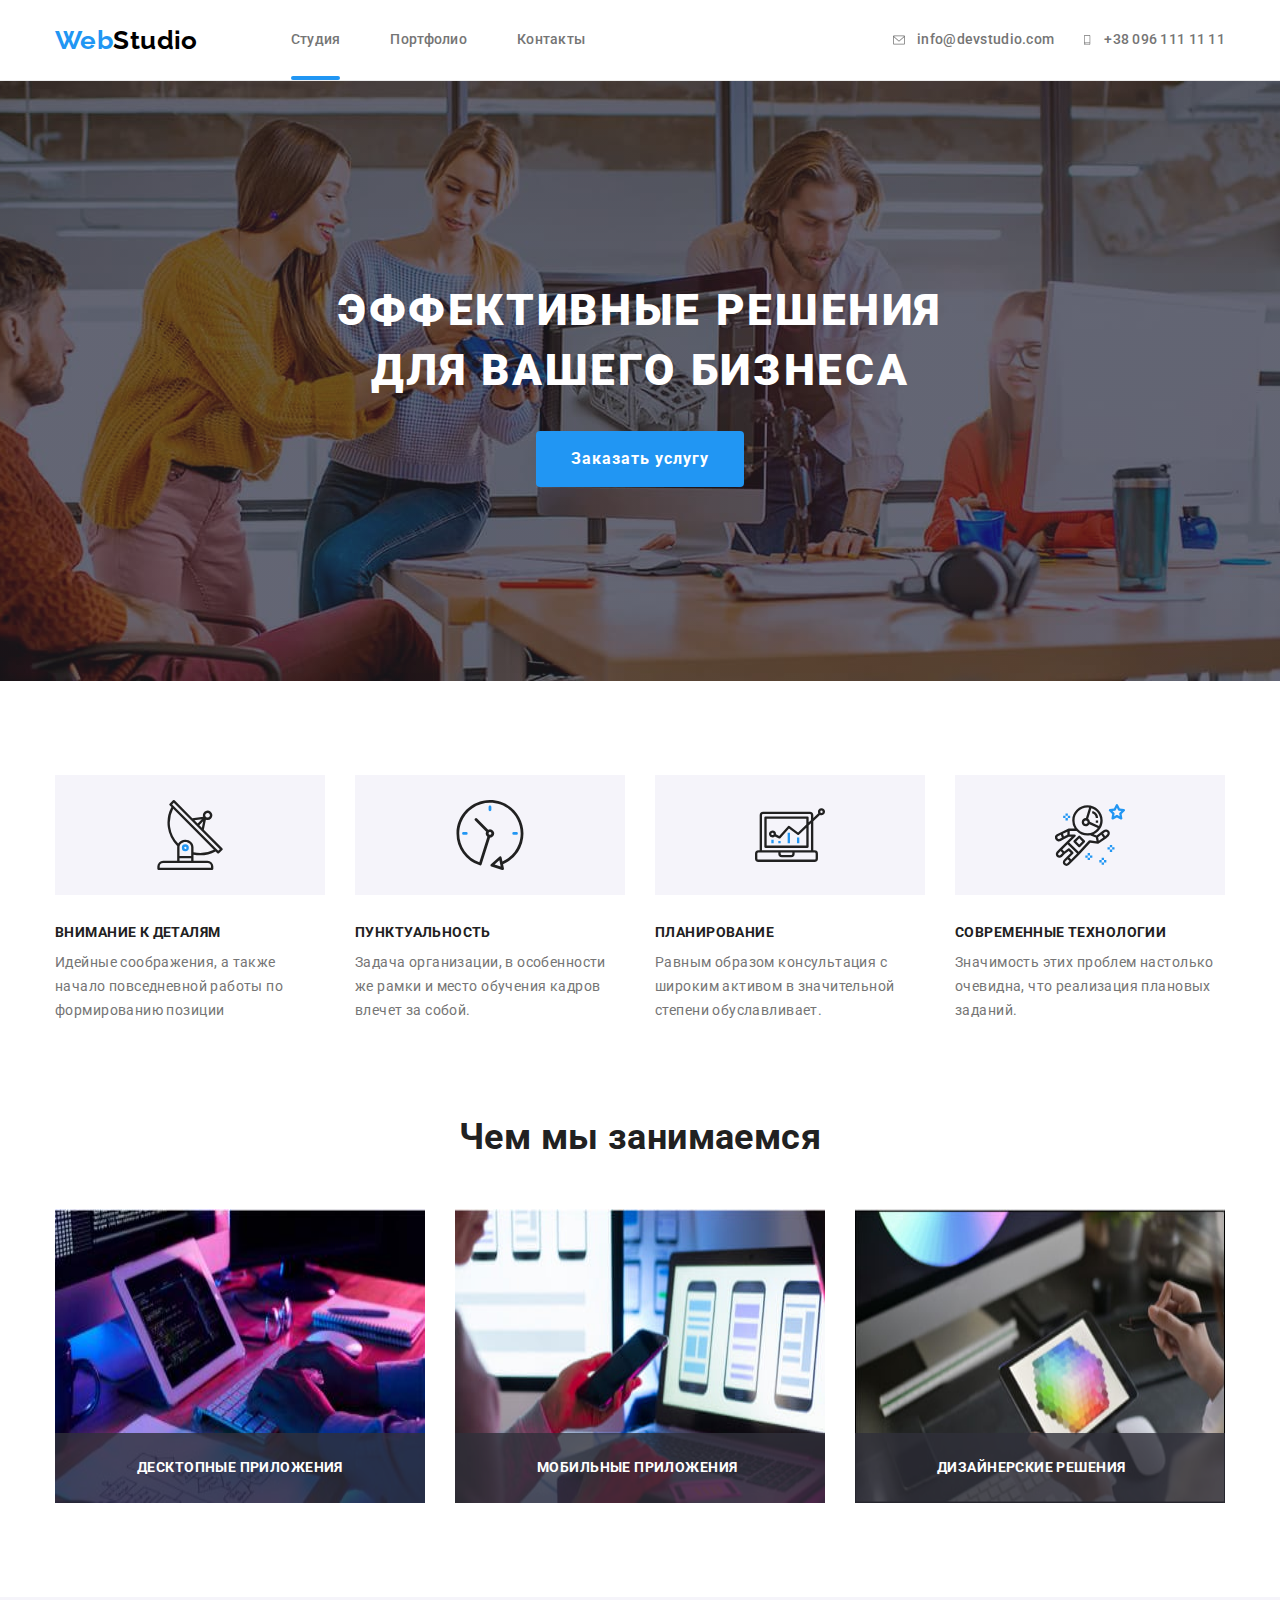
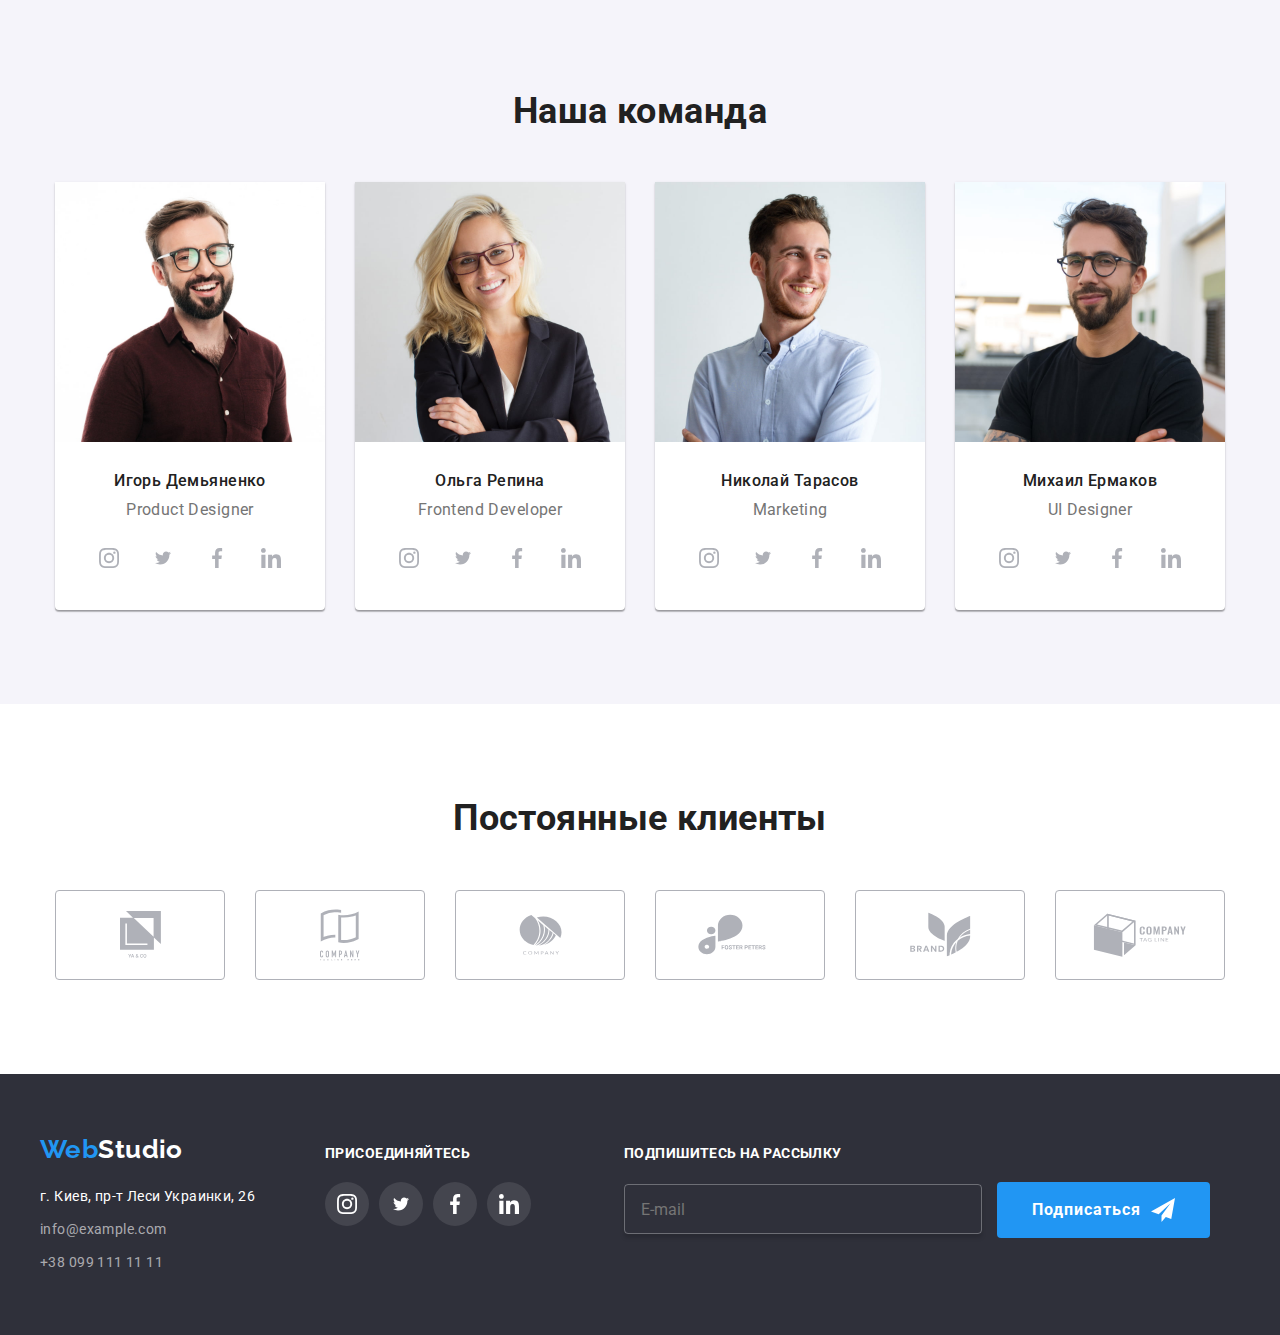
==== commit d1033b89: "BEM" ====
--- a/index.html
+++ b/index.html
@@ -19,33 +19,33 @@
 
 
     <header class="header"> 
-        <div class="container">
+        <div class="container header__container">
             <nav class="navigation">
-                <a href="#" class="logo"><span class="logo-web">Web</span><span class="logo-studio">Studio</span></a>
-                <ul class="list site-nav">
-                    <li class="item">
-                        <a href="./index.html" class="nav-item current">Студия</a>
-                    </li>
-                    <li class="item">
-                        <a href="./portfolio.html" class="nav-item">Портфолио</a>
-                    </li>
-                    <li class="item">
-                        <a href="#" class="nav-item">Контакты</a>
+                <a href="#" class="logo header__logo"><span class="logo__web">Web</span><span class="logo__studio">Studio</span></a>
+                <ul class="navigation__list list">
+                    <li class="navigation__item">
+                        <a href="./index.html" class="navigation__link navigation__link--current">Студия</a>
+                    </li>
+                    <li class="navigation__item">
+                        <a href="./portfolio.html" class="navigation__link">Портфолио</a>
+                    </li>
+                    <li class="navigation__item">
+                        <a href="#" class="navigation__link">Контакты</a>
                     </li>
                 </ul> 
             </nav>
-            <ul class="list auth-nav">
-                <li class="item">
-                    <a class="contacts-item" href="mailto:info@devstudio.com">
-                        <svg class="contact-icon"  width="16" height="12">
+            <ul class="auth-nav list">
+                <li class="auth-nav__item">
+                    <a class="auth-nav__link" href="mailto:info@devstudio.com">
+                        <svg class="auth-nav__icon"  width="16" height="12">
                             <use href="./images/sprite.svg#icon-envelope"></use>
                         </svg>
                     info@devstudio.com
                     </a>
                 </li>
-                <li class="item">
-                    <a class="contacts-item" href="tel:+380961111111">
-                        <svg class="contact-icon" width="10" height="16">
+                <li class="auth-nav__item">
+                    <a class="auth-nav__link" href="tel:+380961111111">
+                        <svg class="auth-nav__icon" width="10" height="16">
                             <use href="./images/sprite.svg#icon-smartphone"></use>
                         </svg>
                     +38 096 111 11 11
@@ -60,58 +60,61 @@
         <!-- HERO -->
         <section class="main-section">
             <div class="container">
-                <div class="box-main-title">
-                    <h1 class="main-title">Эффективные решения для вашего бизнеса</h1>
+                <div class="main-section__box">
+                    <h1 class="main-section__title">Эффективные решения для вашего бизнеса</h1>
                 </div>
-                <button type="button" class="btn btn-primary" data-modal-open>Заказать услугу</button>
+                <button type="button" class="btn btn__primary" data-modal-open>Заказать услугу</button>
                 <div class="backdrop is-hidden" data-modal>
                     <div class="modal">
-                        <button type="button" class="btn-close-wrapper" data-modal-close>                            
-                            <svg class="btn-close" width="15" height="15">
+                        <button type="button" class="modal__btn-close" data-modal-close>                            
+                            <svg class="modal__btn-close--svg" width="15" height="15">
                                 <use href="./images/sprite.svg#icon-close-black"></use>
                             </svg>                        
                         </button>                        
                         <form class="form">
                             <h4 class="form-title">Оставьте свои данные, мы вам перезвоним</h4>                            
-                            <label class="form-label">
+                            <label class="form__label">
                                 Имя
-                                <span class="input-wrapper">
-                                    <input class="form-input" type="text" name="name" />                                    
-                                    <svg class="form-icon" width="18" height="18">
+                                <span class="form__input-wrapper">
+                                    <input class="form__input" type="text" name="name" />                                    
+                                    <svg class="form__icon" width="18" height="18">
                                         <use href="./images/sprite.svg#icon-person-black"></use>
                                     </svg>
                                 </span>                                    
                             </label>                                                          
-                            <label class="form-label">
+                            <label class="form__label">
                                 Телефон
-                                <span class="input-wrapper">
-                                    <input class="form-input" type="tel" name="tel" />
+                                <span class="form__input-wrapper">
+                                    <input class="form__input" type="tel" name="tel" />
                                 
-                                    <svg class="form-icon" width="18" height="18">
+                                    <svg class="form__icon" width="18" height="18">
                                         <use href="./images/sprite.svg#icon-phone-black"></use>
                                     </svg>
                                 </span> 
                             </label>                          
-                            <label class="form-label">
+                            <label class="form__label">
                                 Почта
-                                <span class="input-wrapper">
-                                    <input class="form-input" type="email" name="email" />
-                                    <svg class="form-icon" width="18" height="18">
+                                <span class="form__input-wrapper">
+                                    <input class="form__input" type="email" name="email" />
+                                    <svg class="form__icon" width="18" height="18">
                                         <use href="./images/sprite.svg#icon-email-black"></use>
                                     </svg>
                                 </span>
                             </label>                                                    
-                            <label class="form-label">
+                            <label class="form__label">
                                 Комментарий                                
-                                <textarea class="form-input form-textarea" name="comments" placeholder="Введите текст"></textarea>
+                                <textarea class="form__input form__textarea" name="comments" placeholder="Введите текст"></textarea>
                             </label>
-                            <label class="form-label check__label">
-                                <input type="checkbox" name="subscription-agree" class="check__input" required/>
-                                <span class="check-icon"></span>
+                            <label class="form__label form__label--check">
+                                <input type="checkbox" name="subscription-agree" class="form__input--check" required/>
+                                <svg class="form__icon-check">
+                                    <use href="./images/sprite.svg#icon-check"></use>
+                                </svg>
+                                 
                                 Соглашаюсь с рассылкой и принимаю
-                                <a class="text-agree" href="#">Условия договора</a>
+                                <a class="form__text-agree" href="#">Условия договора</a>
                             </label>           
-                            <button class="btn btn-primary btn-send" type="submit">Отправить</button>                                                                               
+                            <button class="btn btn__primary btn__send" type="submit">Отправить</button>                                                                               
                         </form>
                     </div>
                 </div>
@@ -120,45 +123,45 @@
         <!-- /HERO -->
 
         <!-- FEATURES -->
-        <section class="section no-padding">
+        <section class="section section__no-padding">
             <div class="container">
                 <h2 hidden>Особенности</h2>                
-                <ul class="feature-list list">
-                        <li class="item">
-                            <div class="feature-box">
+                <ul class="feature list">
+                        <li class="feature__item">
+                            <div class="feature__box">
                                 <svg width="70" height="70">
                                     <use href="./images/sprite.svg#icon-antenna"></use>
                                 </svg>
                             </div>
-                            <h3 class="features-title">Внимание к деталям</h3>
-                            <p class="features-text">Идейные соображения, а также начало повседневной работы по формированию позиции</p>
+                            <h3 class="box__title">Внимание к деталям</h3>
+                            <p class="feature__text">Идейные соображения, а также начало повседневной работы по формированию позиции</p>
                         </li>
-                        <li class="item">
-                            <div class="feature-box">
+                        <li class="feature__item">
+                            <div class="feature__box">
                                 <svg width="70" height="70">
                                     <use href="./images/sprite.svg#icon-clock"></use>
                                 </svg>
                             </div>
-                            <h3 class="features-title clock">Пунктуальность</h3>
-                            <p class="features-text">Задача организации, в особенности же рамки и место обучения кадров влечет за собой.</p>
+                            <h3 class="box__title">Пунктуальность</h3>
+                            <p class="feature__text">Задача организации, в особенности же рамки и место обучения кадров влечет за собой.</p>
                         </li>
-                        <li class="item">
-                            <div class="feature-box">
+                        <li class="feature__item">
+                            <div class="feature__box">
                                 <svg width="70" height="70">
                                     <use href="./images/sprite.svg#icon-diagram"></use>
                                 </svg>
                             </div>
-                            <h3 class="features-title diagram">Планирование</h3>
-                            <p class="features-text">Равным образом консультация с широким активом в значительной степени обуславливает.</p>
+                            <h3 class="box__title">Планирование</h3>
+                            <p class="feature__text">Равным образом консультация с широким активом в значительной степени обуславливает.</p>
                         </li>
-                        <li class="item">
-                            <div class="feature-box">
+                        <li class="feature__item">
+                            <div class="feature__box">
                                 <svg width="70" height="70">
                                     <use href="./images/sprite.svg#icon-astronaut"></use>
                                 </svg>
                             </div>
-                            <h3 class="features-title astronaut">Современные технологии</h3>
-                            <p class="features-text">Значимость этих проблем настолько очевидна, что реализация плановых заданий.</p>
+                            <h3 class="box__title">Современные технологии</h3>
+                            <p class="feature__text">Значимость этих проблем настолько очевидна, что реализация плановых заданий.</p>
                         </li>
                     </ul>
             </div>
@@ -168,29 +171,29 @@
         <!-- ABOUT -->
         <section class="section">
             <div class="container"> 
-                <h2 class="section-title">Чем мы занимаемся</h2>
-                <ul class="about-list list">                                          
+                <h2 class="section__title">Чем мы занимаемся</h2>
+                <ul class="about list">                                          
                     <li>
-                        <div class="about-box">
-                            <img class="about-img" src="./images/img-main/box1.jpg" alt="Работа на планшете с клавиатурой" width="370" height="294">
-                            <div class="about-table">
-                                <h3 class="features-title">Десктопные приложения</h3>
+                        <div class="about__box">
+                            <img class="about__img" src="./images/img-main/box1.jpg" alt="Работа на планшете с клавиатурой" width="370" height="294">
+                            <div class="about__table">
+                                <h3 class="box__title box__title--about">Десктопные приложения</h3>
                             </div>
                         </div>
                     </li>
                     <li>
-                        <div class="about-box">
-                            <img class="about-img" src="./images/img-main/box2.jpg" alt="Разработка мобильных приложений" width="370" height="294">
-                                <div class="about-table">
-                                <h3 class="features-title">Мобильные приложения</h3>
+                        <div class="about__box">
+                            <img class="about__img" src="./images/img-main/box2.jpg" alt="Разработка мобильных приложений" width="370" height="294">
+                                <div class="about__table">
+                                <h3 class="box__title box__title--about">Мобильные приложения</h3>
                             </div>
                         </div>
                     </li>
                     <li>
-                        <div class="about-box">
-                        <img class="about-img" src="./images/img-main/box3.jpg" alt="Работа на графическом планшете" width="370" height="294">
-                                <div class="about-table">
-                                <h3 class="features-title">Дизайнерские решения</h3>
+                        <div class="about__box">
+                        <img class="about__img" src="./images/img-main/box3.jpg" alt="Работа на графическом планшете" width="370" height="294">
+                                <div class="about__table">
+                                <h3 class="box__title box__title--about">Дизайнерские решения</h3>
                             </div>
                         </div>
                     </li>
@@ -202,37 +205,37 @@
         <!-- TEAM -->
         <section class="section">
             <div class="container">
-                <h2 class="section-title">Наша команда</h2>
-                <ul class="team-list list">                                
-                    <li class="item">
-                        <img class="team-card-img" src="./images/img-main/1demianenko.jpg" alt="Product Designer" width="270">
-                        <div class="team-dscr">
-                            <h3 class="team-card-title">Игорь Демьяненко</h3>
-                            <p class="team-card-text">Product Designer</p>
+                <h2 class="section__title">Наша команда</h2>
+                <ul class="team list">                                
+                    <li class="team__item">
+                        <img class="team__card-img" src="./images/img-main/1demianenko.jpg" alt="Product Designer" width="270">
+                        <div class="team__dscr">
+                            <h3 class="team__card-title">Игорь Демьяненко</h3>
+                            <p class="team__card-text">Product Designer</p>
                             <ul class="social-list list">
-                                <li class="social-item">
-                                    <a class="social-link" href="" aria-label="Иконка Инстаграм">
-                                        <svg class="social-icon" width="20" height="20">
+                                <li class="social-list__item">
+                                    <a class="social-list__link" href="" aria-label="Иконка Инстаграм">
+                                        <svg class="social-list__icon" width="20" height="20">
                                             <use href="./images/sprite.svg#icon-instagram"></use>
                                         </svg>
                                     </a>
                                 </li>
-                                <li class="social-item">
-                                    <a class="social-link" href="" aria-label="Иконка Твиттер">
-                                        <svg class="social-icon" width="20" height="16">
+                                <li class="social-list__item">
+                                    <a class="social-list__link" href="" aria-label="Иконка Твиттер">
+                                        <svg class="social-list__icon" width="20" height="16">
                                             <use href="./images/sprite.svg#icon-twitter"></use>
                                         </svg>
                                     </a></li>
-                                <li class="social-item">
-                                    <a class="social-link" href="" aria-label="Иконка Фэйсбук">
-                                        <svg class="social-icon" width="20" height="20">
+                                <li class="social-list__item">
+                                    <a class="social-list__link" href="" aria-label="Иконка Фэйсбук">
+                                        <svg class="social-list__icon" width="20" height="20">
                                             <use href="./images/sprite.svg#icon-facebook"></use>
                                         </svg>
                                     </a>
                                 </li>
-                                <li class="social-item">
-                                    <a class="social-link" href="" aria-label="Иконка Линкедин">
-                                        <svg class="social-icon" width="20" height="20">
+                                <li class="social-list__item">
+                                    <a class="social-list__link" href="" aria-label="Иконка Линкедин">
+                                        <svg class="social-list__icon" width="20" height="20">
                                             <use href="./images/sprite.svg#icon-linkedin"></use>
                                         </svg>
                                     </a>
@@ -240,36 +243,36 @@
                             </ul>
                         </div>                   
                     </li>
-                    <li class="item">
-                        <img class="team-card-img" src="./images/img-main/2repina.jpg" alt="Frontend Developer" width="270">
-                        <div class="team-dscr">
-                            <h3 class="team-card-title">Ольга Репина</h3>
-                            <p class="team-card-text">Frontend Developer</p>
+                    <li class="team__item">
+                        <img class="team__card-img" src="./images/img-main/2repina.jpg" alt="Frontend Developer" width="270">
+                        <div class="team__dscr">
+                            <h3 class="team__card-title">Ольга Репина</h3>
+                            <p class="team__card-text">Frontend Developer</p>
                             <ul class="social-list list">
-                                <li class="social-item">
-                                    <a class="social-link" href="" aria-label="Иконка Инстаграм">
-                                        <svg class="social-icon" width="20" height="20">
+                                <li class="social-list__item">
+                                    <a class="social-list__link" href="" aria-label="Иконка Инстаграм">
+                                        <svg class="social-list__icon" width="20" height="20">
                                             <use href="./images/sprite.svg#icon-instagram"></use>
                                         </svg>
                                     </a>
                                 </li>
-                                <li class="social-item">
-                                    <a class="social-link" href="" aria-label="Иконка Твиттер">
-                                        <svg class="social-icon" width="20" height="16">
+                                <li class="social-list__item">
+                                    <a class="social-list__link" href="" aria-label="Иконка Твиттер">
+                                        <svg class="social-list__icon" width="20" height="16">
                                             <use href="./images/sprite.svg#icon-twitter"></use>
                                         </svg>
                                     </a>
                                 </li>
-                                <li class="social-item">
-                                    <a class="social-link" href="" aria-label="Иконка Фэйсбук">
-                                        <svg class="social-icon" width="20" height="20">
+                                <li class="social-list__item">
+                                    <a class="social-list__link" href="" aria-label="Иконка Фэйсбук">
+                                        <svg class="social-list__icon" width="20" height="20">
                                             <use href="./images/sprite.svg#icon-facebook"></use>
                                         </svg>
                                     </a>
                                 </li>
-                                <li class="social-item">
-                                    <a class="social-link" href="" aria-label="Иконка Линкедин">
-                                        <svg class="social-icon" width="20" height="20">
+                                <li class="social-list__item">
+                                    <a class="social-list__link" href="" aria-label="Иконка Линкедин">
+                                        <svg class="social-list__icon" width="20" height="20">
                                             <use href="./images/sprite.svg#icon-linkedin"></use>
                                         </svg>
                                     </a>
@@ -277,36 +280,36 @@
                             </ul>
                         </div>                   
                     </li>
-                    <li class="item">
-                        <img class="team-card-img" src="./images/img-main/3tarasov.jpg" alt="Marketing" width="270">
-                        <div class="team-dscr">
-                            <h3 class="team-card-title">Николай Тарасов</h3>
-                            <p class="team-card-text">Marketing</p>
+                    <li class="team__item">
+                        <img class="team__card-img" src="./images/img-main/3tarasov.jpg" alt="Marketing" width="270">
+                        <div class="team__dscr">
+                            <h3 class="team__card-title">Николай Тарасов</h3>
+                            <p class="team__card-text">Marketing</p>
                             <ul class="social-list list">
-                                <li class="social-item">
-                                    <a class="social-link" href="" aria-label="Иконка Инстаграм">
-                                        <svg class="social-icon" width="20" height="20">
+                                <li class="social-list__item">
+                                    <a class="social-list__link" href="" aria-label="Иконка Инстаграм">
+                                        <svg class="social-list__icon" width="20" height="20">
                                             <use href="./images/sprite.svg#icon-instagram"></use>
                                         </svg>
                                     </a>
                                 </li>
-                                <li class="social-item">
-                                    <a class="social-link" href="" aria-label="Иконка Твиттер">
-                                        <svg class="social-icon" width="20" height="16">
+                                <li class="social-list__item">
+                                    <a class="social-list__link" href="" aria-label="Иконка Твиттер">
+                                        <svg class="social-list__icon" width="20" height="16">
                                             <use href="./images/sprite.svg#icon-twitter"></use>
                                         </svg>
                                     </a>
                                 </li>
-                                <li class="social-item">
-                                    <a class="social-link" href="" aria-label="Иконка Фэйсбук">
-                                        <svg class="social-icon" width="20" height="20">
+                                <li class="social-list__item">
+                                    <a class="social-list__link" href="" aria-label="Иконка Фэйсбук">
+                                        <svg class="social-list__icon" width="20" height="20">
                                             <use href="./images/sprite.svg#icon-facebook"></use>
                                         </svg>
                                     </a>
                                 </li>
-                                <li class="social-item">
-                                    <a class="social-link" href="" aria-label="Иконка Линкедин">
-                                        <svg class="social-icon" width="20" height="20">
+                                <li class="social-list__item">
+                                    <a class="social-list__link" href="" aria-label="Иконка Линкедин">
+                                        <svg class="social-list__icon" width="20" height="20">
                                             <use href="./images/sprite.svg#icon-linkedin"></use>
                                         </svg>
                                     </a>
@@ -314,36 +317,36 @@
                             </ul>
                         </div>                   
                     </li>
-                    <li class="item">
-                        <img class="team-card-img" src="./images/img-main/4ermakov.jpg" alt="UI Designer" width="270">
-                        <div class="team-dscr">
-                            <h3 class="team-card-title">Михаил Ермаков</h3>
-                            <p class="team-card-text">UI Designer</p>
+                    <li class="team__item">
+                        <img class="team__card-img" src="./images/img-main/4ermakov.jpg" alt="UI Designer" width="270">
+                        <div class="team__dscr">
+                            <h3 class="team__card-title">Михаил Ермаков</h3>
+                            <p class="team__card-text">UI Designer</p>
                             <ul class="social-list list">
-                                <li class="social-item">
-                                    <a class="social-link" href="" aria-label="Иконка Инстаграм">
-                                        <svg class="social-icon" width="20" height="20">
+                                <li class="social-list__item">
+                                    <a class="social-list__link" href="" aria-label="Иконка Инстаграм">
+                                        <svg class="social-list__icon" width="20" height="20">
                                             <use href="./images/sprite.svg#icon-instagram"></use>
                                         </svg>
                                     </a>
                                 </li>
-                                <li class="social-item">
-                                    <a class="social-link" href="" aria-label="Иконка Твиттер">
-                                        <svg class="social-icon" width="20" height="16">
+                                <li class="social-list__item">
+                                    <a class="social-list__link" href="" aria-label="Иконка Твиттер">
+                                        <svg class="social-list__icon" width="20" height="16">
                                             <use href="./images/sprite.svg#icon-twitter"></use>
                                         </svg>
                                     </a>
                                 </li>
-                                <li class="social-item">
-                                    <a class="social-link" href="" aria-label="Иконка Фэйсбук">
-                                        <svg class="social-icon" width="20" height="20">
+                                <li class="social-list__item">
+                                    <a class="social-list__link" href="" aria-label="Иконка Фэйсбук">
+                                        <svg class="social-list__icon" width="20" height="20">
                                             <use href="./images/sprite.svg#icon-facebook"></use>
                                         </svg>
                                     </a>
                                 </li>
-                                <li class="social-item">
-                                    <a class="social-link" href="" aria-label="Иконка Линкедин">
-                                        <svg class="social-icon" width="20" height="20">
+                                <li class="social-list__item">
+                                    <a class="social-list__link" href="" aria-label="Иконка Линкедин">
+                                        <svg class="social-list__icon" width="20" height="20">
                                             <use href="./images/sprite.svg#icon-linkedin"></use>
                                         </svg>
                                     </a>
@@ -360,46 +363,46 @@
         <!-- CLIENTS -->
         <section class="section">            
             <div class="container">
-                <h2 class="section-title">Постоянные клиенты</h2>
-                <ul class="clients-list list">
-                    <li>
-                        <a class="client-box" href="">
-                            <svg class="client-icon" width="41" height="47">
+                <h2 class="section__title">Постоянные клиенты</h2>
+                <ul class="client list">
+                    <li class="client__item">
+                        <a class="client__box" href="">
+                            <svg class="client__icon" width="41" height="47">
                                 <use href="./images/sprite.svg#icon-client1"></use>
                             </svg>
                         </a>
                     </li>
-                    <li>
-                        <a class="client-box" href="">
-                            <svg class="client-icon" width="40" height="52">
+                    <li class="client__item">
+                        <a class="client__box" href="">
+                            <svg class="client__icon" width="40" height="52">
                                 <use href="./images/sprite.svg#icon-client2"></use>
                             </svg>
                         </a>
                     </li>
-                    <li>
-                        <a class="client-box">
-                            <svg class="client-icon" width="43" height="41">
+                    <li class="client__item">
+                        <a class="client__box">
+                            <svg class="client__icon" width="43" height="41">
                                 <use href="./images/sprite.svg#icon-client3"></use>
                             </svg>
                         </a>
                     </li>
-                    <li>
-                        <a class="client-box">
-                            <svg class="client-icon" width="84" height="41">
+                    <li class="client__item">
+                        <a class="client__box">
+                            <svg class="client__icon" width="84" height="41">
                                 <use href="./images/sprite.svg#icon-client4"></use>
                             </svg>
                         </a>
                     </li>
-                    <li>
-                        <a class="client-box">
-                            <svg class="client-icon" width="63" height="45">
+                    <li class="client__item">
+                        <a class="client__box">
+                            <svg class="client__icon" width="63" height="45">
                                 <use href="./images/sprite.svg#icon-client5"></use>
                             </svg>
                         </a>
                     </li>
-                    <li>
-                        <a class="client-box">
-                            <svg class="client-icon" width="94" height="44">
+                    <li class="client__item">
+                        <a class="client__box">
+                            <svg class="client__icon" width="94" height="44">
                                 <use href="./images/sprite.svg#icon-client6"></use>
                             </svg>
                         </a>
@@ -414,42 +417,42 @@
         <div class="container footer-box">
             <!-- <div class="auth-footer"> -->
             <div>
-                <a href="#" class="logo"><span class="logo-web">Web</span><span class="logo-studio-down">Studio</span></a>
+                <a href="#" class="logo"><span class="logo__web">Web</span><span class="logo__studio--footer">Studio</span></a>
                 <address class="address">
                     г. Киев, пр-т Леси Украинки, 26
                     <ul class="list">
-                        <li class="item"><a href="mailto:info@example.com" class="address-item">info@example.com</a></li>
-                        <li class="item"><a href="tel:+380991111111" class="address-item">+38 099 111 11 11</a></li>
+                        <li class="address__item"><a href="mailto:info@example.com" class="address__link">info@example.com</a></li>
+                        <li class="address__item"><a href="tel:+380991111111" class="address__link">+38 099 111 11 11</a></li>
                     </ul>
                 </address>
             </div>
-            <div class="social-footer">
-                <p class="social-title">Присоединяйтесь</p>
-                <ul class="social-list-footer list">
-                    <li class="social-item">
-                        <a class="social-link social-link-footer" href="" aria-label="Иконка Инстаграм">
-                            <svg class="social-icon-footer" width="20" height="20">
+            <div class="footer-box__social">
+                <p class="footer-box__title">Присоединяйтесь</p>
+                <ul class="social-list list">
+                    <li class="social-list__item social-list__item--footer">
+                        <a class="social-list__link social-list__link--footer" href="" aria-label="Иконка Инстаграм">
+                            <svg class="social-list__icon social-list__icon--footer" width="20" height="20">
                                 <use href="./images/sprite.svg#icon-instagram"></use>
                             </svg>
                         </a>
                     </li>
-                    <li class="social-item">
-                        <a class="social-link social-link-footer" href="" aria-label="Иконка Твиттер">
-                            <svg class="social-icon-footer" width="20" height="16">
+                    <li class="social-list__item social-list__item--footer">
+                        <a class="social-list__link social-list__link--footer" href="" aria-label="Иконка Твиттер">
+                            <svg class="social-list__icon social-list__icon--footer" width="20" height="16">
                                 <use href="./images/sprite.svg#icon-twitter"></use>
                             </svg>
                         </a>
                     </li>
-                    <li class="social-item">
-                        <a class="social-link social-link-footer" href="" aria-label="Иконка Фэйсбук">
-                            <svg class="social-icon-footer" width="20" height="20">
+                    <li class="social-list__item social-list__item--footer">
+                        <a class="social-list__link social-list__link--footer" href="" aria-label="Иконка Фэйсбук">
+                            <svg class="social-list__icon social-list__icon--footer" width="20" height="20">
                                 <use href="./images/sprite.svg#icon-facebook"></use>
                             </svg>
                         </a>
                     </li>
-                    <li class="social-item">
-                        <a class="social-link social-link-footer" href="" aria-label="Иконка Линкедин">
-                            <svg class="social-icon-footer" width="20" height="20">
+                    <li class="social-list__item social-list__item--footer">
+                        <a class="social-list__link social-list__link--footer" href="" aria-label="Иконка Линкедин">
+                            <svg class="social-list__icon social-list__icon--footer" width="20" height="20">
                                 <use href="./images/sprite.svg#icon-linkedin"></use>
                             </svg>
                         </a>
@@ -458,13 +461,13 @@
             
             </div>
             <div class="sign-form">
-                <p class="social-title">Подпишитесь на рассылку</p>
+                <p class="sign-form__title">Подпишитесь на рассылку</p>
                 <form >
                     <label>
-                        <input class="sign-input" type="email" name="email" placeholder="E-mail">
+                        <input class="sign-form__input" type="email" name="email" placeholder="E-mail">
                     </label>
-                    <button type="submit" class="btn btn-primary">Подписаться
-                        <svg class="sign-icon" width="24" height="24">
+                    <button type="submit" class="btn btn__primary">Подписаться
+                        <svg class="sign-form__icon" width="24" height="24">
                             <use href="./images/sprite.svg#icon-send"></use>
                         </svg>
                     </button>
--- a/css/style.css
+++ b/css/style.css
@@ -67,7 +67,7 @@
 }
 
 /* logo */
-.header .logo {
+.header__logo {
     margin-right: 93px;
 }
 
@@ -79,15 +79,15 @@
     text-decoration: none;
 }
 
-.logo-web {
+.logo__web {
     color: var(--accent-color);
 }
 
-.logo-studio {
+.logo__studio {
     color: var(--text-color-black);
 }
 
-.logo-studio-down {
+.logo__studio--footer {
     color: var(--text-color-white);
 }
 /* /logo */
@@ -97,7 +97,7 @@
     border-bottom: 1px solid #ececec;
 }
 
-.header .container {
+.header__container {
     display: flex;
     align-items: center;
 }
@@ -107,41 +107,29 @@
     align-items: center;
 }
 
-.header .list {
-    display: flex;
-    align-items: center;
-}
-
-.auth-nav {
-    display: flex;
-    margin-left: auto;
-}
-
-.site-nav .item + .item {
+.navigation__list {
+    display: flex;
+    align-items: center;
+}
+
+.navigation__item + .navigation__item {
     margin-left: 50px;
 }
 
-.auth-nav .item + .item {
-    margin-left: 30px;
-}
-
-.nav-item {
-    padding: 32px 0;
-
-    text-decoration: none;
-    color: var(--primary-text-color);
-    font-weight: 500;
-    line-height: 1.14;
-    letter-spacing: 0.02em;
-    transition: color 250ms cubic-bezier(0.4, 0, 0.2, 1);
-}
-
-.nav-item.current {
+/* .navigation__item + .navigation__item {
+    margin-left: 50px;
+}
+
+.navigation__item + .navigation__item {
+    margin-left: 50px;
+} */
+
+.navigation__link--current {
     position: relative;
     color: var(--accent-color);
 }
 
-.nav-item.current::after {
+.navigation__link--current::after {
     position: absolute;
     bottom: 0;
     content: '';
@@ -152,12 +140,22 @@
     background-color: var(--accent-color);
 }
 
-.nav-item:hover,
-.nav-item:focus {
+.navigation__link:hover,
+.navigation__link:focus {
     color: var(--accent-color);
 }
 
-.contacts-item {
+.auth-nav {
+    display: flex;
+    margin-left: auto;
+}
+
+.auth-nav__item + .auth-nav__item {
+    margin-left: 30px;
+}
+
+.navigation__link,
+.auth-nav__link {
     display: inline-flex;
     align-items: center;
     background-size: contain;
@@ -168,26 +166,24 @@
     line-height: 1.14;
     letter-spacing: 0.02em;
     text-decoration: none;
-
     transition: color 250ms cubic-bezier(0.4, 0, 0.2, 1);
 }
 
-.contact-icon {
+.auth-nav__link:hover,
+.auth-nav__link:focus {
+    color: var(--accent-color);
+}
+
+.auth-nav__link:hover .auth-nav__icon,
+.auth-nav__link:focus .auth-nav__icon {
+    fill: var(--accent-color);
+}
+
+.auth-nav__icon {
     margin-right: 10px;
     fill: var(--text-color-light);
     background-size: contain;
-
     transition: fill 250ms cubic-bezier(0.4, 0, 0.2, 1);
-}
-
-.contacts-item:hover,
-.contacts-item:focus {
-    color: var(--accent-color);
-}
-
-.contacts-item:hover .contact-icon,
-.contacts-item:focus .contact-icon {
-    fill: var(--accent-color);
 }
 
 /* /NAVIGATION */
@@ -213,7 +209,7 @@
     text-align: center;
 }
 
-.main-title {
+.main-section__title {
     color: var(--text-color-white);
 
     text-transform: uppercase;
@@ -223,7 +219,7 @@
     letter-spacing: 0.06em;
 }
 
-.box-main-title {
+.main-section__box {
     width: 696px;
     margin: 0 auto 30px auto;
 }
@@ -235,7 +231,7 @@
     border: 3px solid transparent;
 }
 
-.btn-primary {
+.btn__primary {
     display: inline-flex;
     align-items: center;
     padding: 10px 32px;
@@ -290,7 +286,7 @@
     transform: translate(-50%, -50%) scale(0.6);
 }
 
-.btn-close-wrapper {
+.modal__btn-close {
     position: absolute;
     right: 8px;
     top: 8px;
@@ -302,7 +298,7 @@
     cursor: pointer;
 }
 
-.btn-close {
+.modal__btn-close--svg {
     position: absolute;
     top: 50%;
     right: 50%;
@@ -310,7 +306,7 @@
     transition: fill 250ms cubic-bezier(0.4, 0, 0.2, 1);
 }
 
-.btn-close-wrapper:hover .btn-close {
+.modal__btn-close:hover .modal__btn-close--svg {
     fill: var(--accent-color);
 }
 
@@ -330,7 +326,7 @@
     margin-bottom: 12px;
 }
 
-.form-label {
+.form__label {
     position: relative;
     display: block;
     align-items: center;
@@ -343,7 +339,7 @@
     color: var(--text-color-light);
 }
 
-.form-input {
+.form__input {
     width: 100%;
     /* margin: 0;
     margin-bottom: 10px;
@@ -365,30 +361,30 @@
     transition: border 250ms cubic-bezier(0.4, 0, 0.2, 1);
 }
 
-.form-label:hover .form-input,
-.form-label:focus .form-input {
+.form__label:hover .form__input,
+.form__label:focus .form__input {
     border: 1px solid var(--accent-color);
     fill: var(--accent-color);
     outline: none;
 }
 
-.form-label:hover .form-icon,
-.form-label:focus .form-icon {
+.form__label:hover .form__icon,
+.form__label:focus .form__icon {
     fill: var(--accent-color);
 }
 
-.input-wrapper {
+.form__input-wrapper {
     position: relative;
     display: block;
     margin: 0;
     margin-bottom: 10px;
     margin-top: 4px;
 }
-.input-wrapper.last-chld {
+.form__input-wrapper.last-chld {
     margin-bottom: 25px;
 }
 
-.form-icon {
+.form__icon {
     position: absolute;
     top: 50%;
     transform: translateY(-50%);
@@ -397,7 +393,7 @@
     transition: fill 250ms cubic-bezier(0.4, 0, 0.2, 1);
 }
 
-.form-textarea {
+.form__textarea {
     height: 120px;
     resize: none;
     padding: 12px 16px;
@@ -405,7 +401,7 @@
     margin-bottom: 25px;
 }
 
-.form-textarea::placeholder {
+.form__textarea::placeholder {
     font-family: 'Roboto', sans-serif;
     font-style: normal;
     font-weight: 400;
@@ -414,41 +410,43 @@
     color: rgba(117, 117, 117, 0.5);
 }
 
-.check__label {
+.form__label--check {
     padding-left: 36px;
     margin-bottom: 30px;
 }
 
-.check__input {
+.form__input--check {
     position: absolute;
     appearance: none;
     -webkit-appearance: none;
     -moz-appearance: none;
 }
 
-.check-icon {
+.form__icon-check {
     position: absolute;
     align-items: center;
     width: 16px;
     height: 15px;
     margin-left: -25px;
     cursor: pointer;
-    align-items: center;
-    background-image: url('../images/icon-vector.svg');
-    background-repeat: no-repeat;
+    border: 2px solid var(--primary-text-color);
+    border-radius: 2px;
+    align-items: center;
+    transition: background-color 250ms cubic-bezier(0.4, 0, 0.2, 1),
+        border 250ms cubic-bezier(0.4, 0, 0.2, 1);
+}
+
+.form__input--check:checked + .form__icon-check {
+    background-color: var(--accent-color);
+    border: none;
     background-size: cover;
-    transition: background-image 250ms cubic-bezier(0.4, 0, 0.2, 1);
-}
-
-.check__input:checked + .check-icon {
-    background-image: url('../images/icon-check.svg');
-}
-
-.text-agree {
+}
+
+.form__text-agree {
     color: var(--accent-color);
 }
 
-.btn-send {
+.btn__send {
     display: block;
     margin: 0 auto;
     padding: 10px 55px;
@@ -457,37 +455,37 @@
 /* /HERO */
 
 /* FEATURES */
-.feature-list {
-    display: flex;
-}
-
-.feature-list .item {
+.feature {
+    display: flex;
+}
+
+.feature__item {
     width: 270px;
 }
 
-.feature-list .item + .item {
+.feature__item + .feature__item {
     margin-left: 30px;
     display: block;
 }
 
-.section.no-padding {
+.section__no-padding {
     padding-bottom: 0;
 }
 
-.features-title {
+.box__title {
     font-size: inherit;
     font-weight: 700;
     line-height: 1.14;
     text-transform: uppercase;
 }
 
-.features-text {
+.feature__text {
     margin-top: 10px;
     color: var(--text-color-light);
     line-height: 1.71;
 }
 
-.feature-box {
+.feature__box {
     display: flex;
     align-items: center;
     justify-content: center;
@@ -500,12 +498,12 @@
 /* /FEATURES */
 
 /* ABOUT */
-.about-list {
+.about {
     display: flex;
     justify-content: space-between;
 }
 
-.section-title {
+.section__title {
     margin-bottom: 50px;
 
     font-weight: 700;
@@ -514,15 +512,15 @@
     text-align: center;
 }
 
-.about-img {
-    display: block;
-}
-
-.about-box {
+.about__img {
+    display: block;
+}
+
+.about__box {
     position: relative;
 }
 
-.about-table {
+.about__table {
     position: absolute;
     left: 0;
     bottom: 0;
@@ -531,14 +529,19 @@
     background-color: rgba(47, 48, 58, 0.8);
 }
 
-.about-table .features-title {
+.box__title--about {
     color: var(--text-color-white);
 }
 
 /* /ABOUT */
 
 /* TEAM */
-.team-list .item {
+.team {
+    display: flex;
+    justify-content: space-between;
+}
+
+.team__item {
     display: block;
     background-color: var(--text-color-white);
     text-align: center;
@@ -547,12 +550,7 @@
     border-radius: 0px 0px 4px 4px;
 }
 
-.team-list {
-    display: flex;
-    justify-content: space-between;
-}
-
-.team-dscr {
+.team__dscr {
     width: 270px;
     padding-top: 30px;
     padding-bottom: 30px;
@@ -560,7 +558,7 @@
     padding-right: 32px;
 }
 
-.team-card-title {
+.team__card-title {
     margin-bottom: 10px;
 
     color: var(--primary-text-color);
@@ -570,7 +568,7 @@
     line-height: 1.18;
 }
 
-.team-card-text {
+.team__card-text {
     color: var(--text-color-light);
 
     font-size: 16px;
@@ -579,7 +577,7 @@
     margin-bottom: 16px;
 }
 
-.team-card-img {
+.team__card-img {
     display: block;
 }
 
@@ -589,7 +587,7 @@
     margin: 0;
 }
 
-.social-link {
+.social-list__link {
     display: flex;
     justify-content: center;
     align-items: center;
@@ -600,30 +598,31 @@
     transition: background-color 250ms cubic-bezier(0.4, 0, 0.2, 1);
 }
 
-.social-link:hover {
+.social-list__link:hover {
     background-color: var(--accent-color);
 }
 
-.social-link:hover .social-icon {
+.social-list__link:hover .social-list__icon {
     fill: var(--text-color-white);
 }
 
-.social-icon {
+.social-list__icon {
     fill: var(--icon-color);
     transition: fill 250ms cubic-bezier(0.4, 0, 0.2, 1);
 }
 
-/* .social-item:not(:last-child) {
-    margin-right: 10px;
-} */
-
 /* /TEAM */
 
 /* CLIENTS */
-.clients-list {
+.client {
     display: inline-flex;
 }
-.client-box {
+
+.client__item + .client__item {
+    margin-left: 30px;
+}
+
+.client__box {
     display: flex;
     align-items: center;
     justify-content: center;
@@ -634,19 +633,15 @@
     transition: border 250ms cubic-bezier(0.4, 0, 0.2, 1);
 }
 
-.clients-list li + li {
-    margin-left: 30px;
-}
-
-.client-icon {
+.client__icon {
     fill: #afb1b8;
     transition: fill 250ms cubic-bezier(0.4, 0, 0.2, 1);
 }
 
-.client-box:hover {
+.client__box:hover {
     border: 1px solid var(--accent-color);
 }
-.client-box:hover .client-icon {
+.client__box:hover .client__icon {
     fill: var(--accent-color);
 }
 
@@ -664,30 +659,29 @@
 }
 .address {
     margin-top: 20px;
-
     font-style: normal;
     line-height: 1.71;
     color: var(--text-color-white);
 }
 
-.address-item {
-    display: block;
-    /* margin-top: 9px; */
+.address__link {
+    display: block;
     text-decoration: none;
     color: var(--text-color-footer-auth);
     transition: color 250ms cubic-bezier(0.4, 0, 0.2, 1);
 }
 
-.address .item {
+.address__item {
     margin-top: 9px;
 }
 
-.address-item:hover,
-.address-item:focus {
+.address__link:hover,
+.address__link:focus {
     color: var(--accent-color);
 }
 
-.social-title {
+.footer-box__title,
+.sign-form__title {
     font-weight: 700;
     font-size: 14px;
     line-height: 1.14em;
@@ -697,36 +691,32 @@
     margin-bottom: 20px;
 }
 
-.social-link-footer {
+.social-list__link--footer {
     background-color: rgba(255, 255, 255, 0.1);
     transition: background-color 250ms cubic-bezier(0.4, 0, 0.2, 1);
 }
 
-.social-list-footer .social-item:not(:last-child) {
+.social-list__item--footer:not(:last-child) {
     margin-right: 10px;
 }
 
-.social-icon-footer {
+.social-list__icon--footer {
     fill: var(--text-color-white);
 }
 
-.social-footer {
+.footer-box__social {
     margin-left: 70px;
     align-items: flex-start;
 }
 
-.social-list-footer {
-    display: flex;
-}
-
 .sign-form {
     margin-left: 93px;
 }
-.sign-icon {
+.sign-form__icon {
     margin-left: 10px;
 }
 
-.sign-input {
+.sign-form__input {
     width: 358px;
     height: 50px;
     margin-right: 12px;
@@ -744,17 +734,17 @@
 /* PAGE PORTFOLIO */
 
 /* FILTERS */
-.container .filters {
+.filters {
     display: flex;
     justify-content: center;
     margin-bottom: 50px;
 }
 
-.filters .item + .item {
+.filters__item + .filters__item {
     margin-left: 8px;
 }
 
-.btn-secondary {
+.btn__secondary {
     color: var(--primary-text-color);
     background-color: var(--bgc-color-secondary);
 
@@ -767,14 +757,14 @@
     border: none;
 }
 
-.btn-secondary:hover,
-.btn-secondary:focus {
+.btn__secondary:hover,
+.btn__secondary:focus {
     color: var(--text-color-white);
     background-color: var(--accent-color);
     box-shadow: 0px 3px 1px rgba(0, 0, 0, 0.1), 0px 1px 2px rgba(0, 0, 0, 0.08),
         0px 2px 2px rgba(0, 0, 0, 0.12);
 }
-.btn-secondary {
+.btn__secondary {
     padding: 6px 22px;
 
     color: var(--primary-text-color);
@@ -789,8 +779,8 @@
     letter-spacing: 0.03em;
 }
 
-.btn-secondary:hover,
-.btn-secondary:focus {
+.btn__secondary:hover,
+.btn__secondary:focus {
     color: var(--text-color-white);
     background-color: var(--accent-color);
 }
@@ -798,12 +788,12 @@
 /* /FILTERS */
 
 /* PROJECTS */
-.projects {
+.project {
     display: flex;
     flex-wrap: wrap;
 }
 
-.project-title {
+.project__title {
     margin-bottom: 4px;
 
     color: var(--primary-text-color);
@@ -814,18 +804,18 @@
     letter-spacing: 0.06em;
 }
 
-.project-text {
+.project__text {
     font-size: 16px;
     line-height: 1.87;
     letter-spacing: 0.03em;
     color: var(--text-color-light);
 }
 
-.project-img {
-    display: block;
-}
-
-.projects .item {
+.project__img {
+    display: block;
+}
+
+.project__item {
     margin-right: 30px;
     margin-bottom: 30px;
     width: 370px;
@@ -833,31 +823,31 @@
         color 2500ms cubic-bezier(0.4, 0, 0.2, 1);
 }
 
-.projects .item:nth-child(3n) {
+.project__item:nth-child(3n) {
     margin-right: 0;
 }
 
-.projects .item:nth-last-child(-n + 3) {
+.project__item:nth-last-child(-n + 3) {
     margin-bottom: 0;
 }
-.projects .item:hover,
-.projects .item:focus {
+.project__item:hover,
+.project__item:focus {
     box-shadow: 0px 1px 1px rgba(0, 0, 0, 0.12), 0px 4px 4px rgba(0, 0, 0, 0.06),
         1px 4px 6px rgba(0, 0, 0, 0.16);
 }
 
-.project-dscr {
+.project__dscr {
     border: 1px solid var(--border-color);
     border-top: none;
     padding: 20px 24px;
 }
 
-.projects-thumb {
+.project__thumb {
     position: relative;
     overflow: hidden;
 }
 
-.overlay {
+.project__overlay {
     position: absolute;
     left: 0;
     bottom: 0;
@@ -869,11 +859,11 @@
     transition: transform 250ms cubic-bezier(0.4, 0, 0.2, 1);
 }
 
-.projects .item:hover .overlay {
+.project__item:hover .project__overlay {
     transform: translateY(0);
 }
 
-.text-overlay {
+.project__overlay--text {
     font-size: 18px;
     line-height: 1.56;
     letter-spacing: 0.03em;
